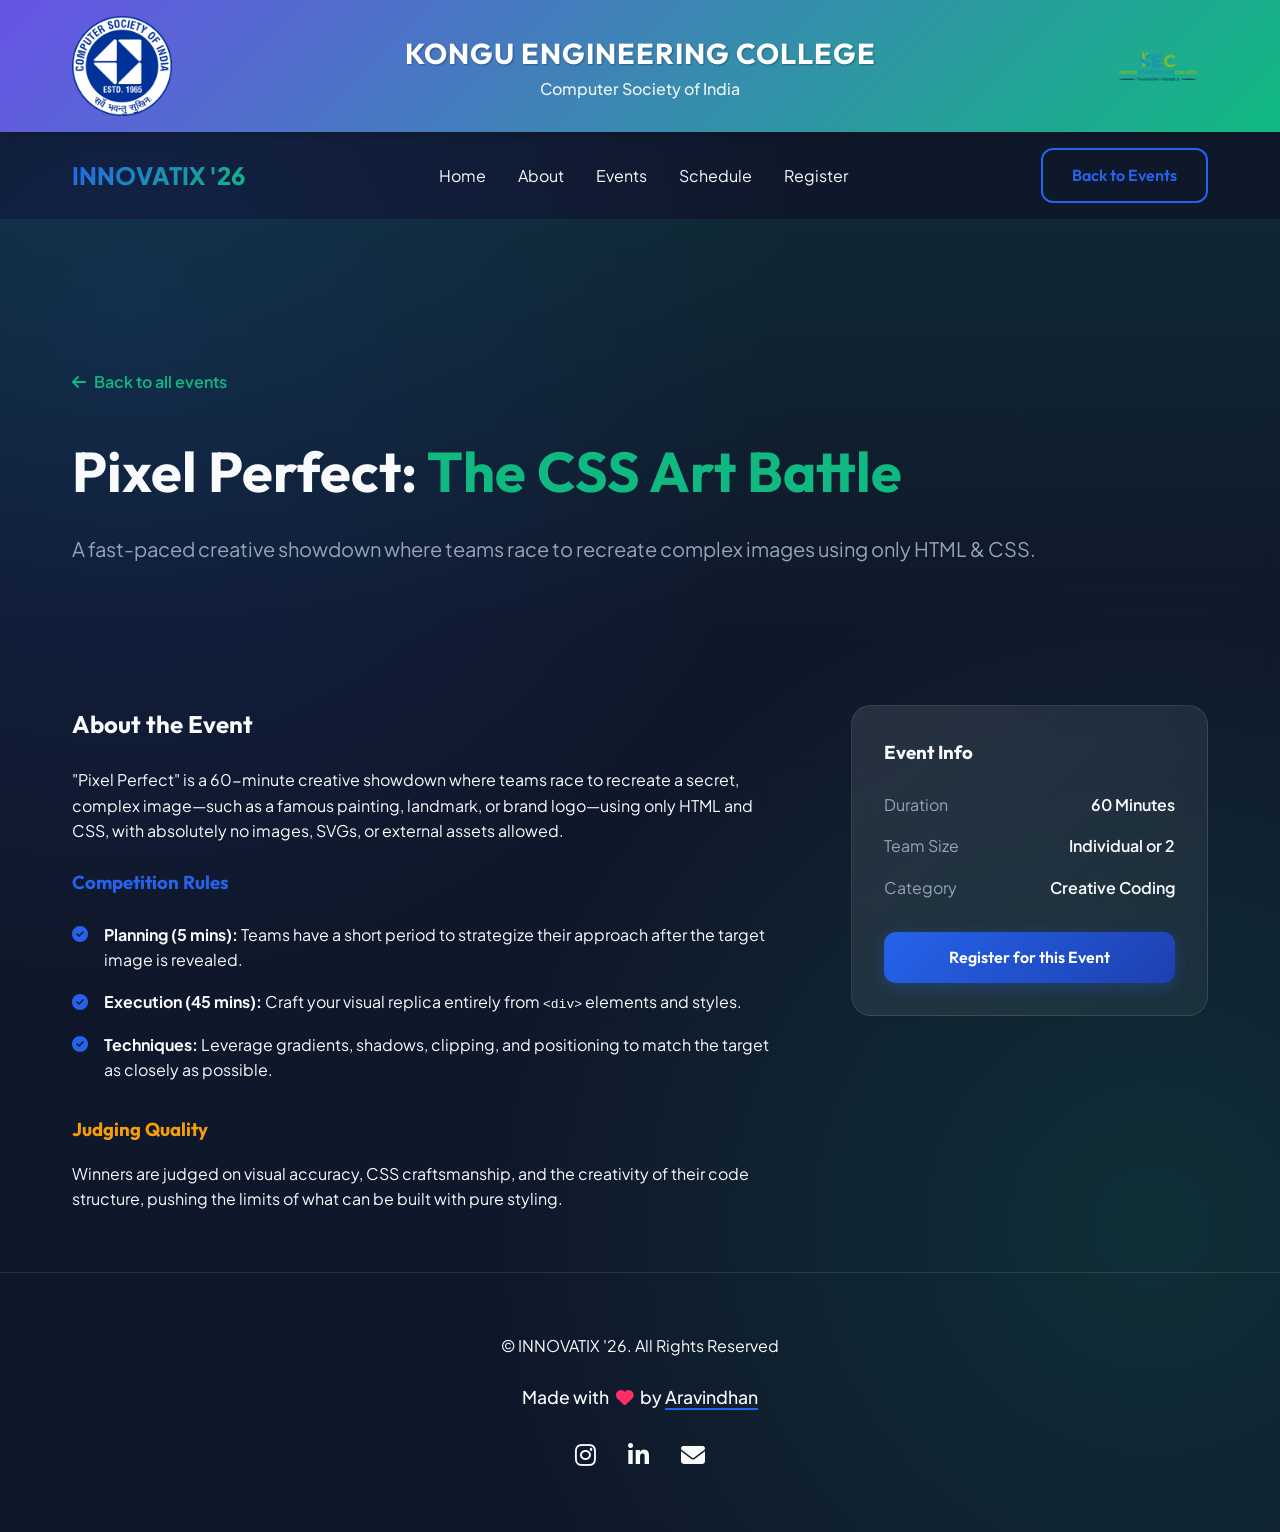
==== pixel-perfect.html @ 8a72b448 "add google form" ====
<!DOCTYPE html>
<html lang="en">

<head>
    <meta charset="UTF-8">
    <meta name="viewport" content="width=device-width, initial-scale=1.0">
    <title>Pixel Perfect | CSI Innovatix '26</title>
    <link rel="stylesheet" href="style.css">
    <link rel="stylesheet" href="https://cdnjs.cloudflare.com/ajax/libs/font-awesome/6.4.0/css/all.min.css">
    <style>
        .event-hero {
            padding: 150px 0 80px;
            background: linear-gradient(to bottom, rgba(16, 185, 129, 0.1), transparent);
        }

        .back-link {
            display: inline-flex;
            align-items: center;
            gap: 0.5rem;
            margin-bottom: 2rem;
            color: var(--secondary);
            font-weight: 600;
        }

        .detail-grid {
            display: grid;
            grid-template-columns: 2fr 1fr;
            gap: 4rem;
        }

        .rule-list {
            margin-top: 1.5rem;
        }

        .rule-list li {
            margin-bottom: 1rem;
            display: flex;
            gap: 1rem;
            align-items: flex-start;
        }

        .rule-list i {
            color: var(--primary);
            margin-top: 0.3rem;
        }

        @media (max-width: 768px) {
            .detail-grid {
                grid-template-columns: 1fr;
            }
        }
    </style>
</head>

<body>

    <!-- Institution Header -->
    <div class="inst-header">
        <div class="container inst-content">
            <img src="csi_logo.png" alt="KEC Logo" class="inst-logo">
            <div class="inst-text">
                <h2>Kongu Engineering College</h2>
                <p>Computer Society of India</p>
            </div>
            <img src="csi%20logo2.png" alt="CSI Logo" class="inst-logo">
        </div>
    </div>

    <nav id="navbar" class="scrolled">
        <div class="container nav-content">
            <a href="index.html" class="logo">INNOVATIX '26</a>
            <ul class="nav-links">
                <li><a href="index.html#home">Home</a></li>
                <li><a href="index.html#about">About</a></li>
                <li><a href="index.html#events">Events</a></li>
                <li><a href="index.html#schedule">Schedule</a></li>
                <li><a href="index.html#register">Register</a></li>
            </ul>
            <div class="hamburger" id="hamburger">
                <span></span>
                <span></span>
                <span></span>
            </div>
            <a href="index.html#events" class="btn btn-outline">Back to Events</a>
        </div>
    </nav>

    <header class="event-hero">
        <div class="container">
            <a href="index.html#events" class="back-link"><i class="fas fa-arrow-left"></i> Back to all events</a>
            <h1 style="font-size: 3.5rem; margin-bottom: 1rem;">Pixel Perfect: <span
                    style="color: var(--secondary);">The CSS Art Battle</span></h1>
            <p style="font-size: 1.25rem; color: var(--text-muted);">A fast-paced creative showdown where teams race to
                recreate complex images using only HTML & CSS.</p>
        </div>
    </header>

    <section style="padding: 60px 0;">
        <div class="container detail-grid">
            <div class="reveal active">
                <h2 style="margin-bottom: 1.5rem;">About the Event</h2>
                <p style="margin-bottom: 1.5rem;">"Pixel Perfect" is a 60-minute creative showdown where teams race to
                    recreate a secret, complex image—such as a famous painting, landmark, or brand logo—using only HTML
                    and CSS, with absolutely no images, SVGs, or external assets allowed.</p>

                <h3 style="margin-bottom: 1rem; color: var(--primary);">Competition Rules</h3>
                <ul class="rule-list">
                    <li><i class="fas fa-check-circle"></i> <span><strong>Planning (5 mins):</strong> Teams have a short
                            period to strategize their approach after the target image is revealed.</span></li>
                    <li><i class="fas fa-check-circle"></i> <span><strong>Execution (45 mins):</strong> Craft your
                            visual replica entirely from <code>&lt;div&gt;</code> elements and styles.</span></li>
                    <li><i class="fas fa-check-circle"></i> <span><strong>Techniques:</strong> Leverage gradients,
                            shadows, clipping, and positioning to match the target as closely as possible.</span></li>
                </ul>

                <h3 style="margin-bottom: 1rem; color: var(--accent); margin-top: 2rem;">Judging Quality</h3>
                <p>Winners are judged on visual accuracy, CSS craftsmanship, and the creativity of their code structure,
                    pushing the limits of what can be built with pure styling.</p>
            </div>

            <aside class="reveal active">
                <div class="glass" style="padding: 2rem; position: sticky; top: 120px;">
                    <h3 style="margin-bottom: 1.5rem;">Event Info</h3>
                    <ul style="margin-bottom: 2rem;">
                        <li style="margin-bottom: 1rem; display: flex; justify-content: space-between;">
                            <span style="color: var(--text-muted);">Duration</span>
                            <span style="font-weight: 600;">60 Minutes</span>
                        </li>
                        <li style="margin-bottom: 1rem; display: flex; justify-content: space-between;">
                            <span style="color: var(--text-muted);">Team Size</span>
                            <span style="font-weight: 600;">Individual or 2</span>
                        </li>
                        <li style="margin-bottom: 1rem; display: flex; justify-content: space-between;">
                            <span style="color: var(--text-muted);">Category</span>
                            <span style="font-weight: 600;">Creative Coding</span>
                        </li>
                    </ul>
                    <a href="https://docs.google.com/forms/d/e/1FAIpQLScN-F7LNkPz4PzlSObY2XzWUZhD3jcGoya8xzNbK3TWU3Ibaw/viewform?usp=send_form&pli=1&authuser=0"
                        target="_blank" class="btn btn-primary" style="width: 100%; justify-content: center;">Register
                        for this Event</a>
                </div>
            </aside>
        </div>
    </section>

    <footer>
        <div class="container footer-content">
            <p>&copy; INNOVATIX '26. All Rights Reserved</p>
            <p class="footer-made-by">Made with <i class="fas fa-heart"></i> by <a
                    href="https://www.instagram.com/aravindhan_67" target="_blank">Aravindhan</a></p>
            <div class="footer-socials">
                <a href="https://www.instagram.com/aravindhan_67" target="_blank"><i class="fab fa-instagram"></i></a>
                <a href="#"><i class="fab fa-linkedin-in"></i></a>
                <a href="#"><i class="fas fa-envelope"></i></a>
            </div>
        </div>
    </footer>

    <script src="script.js"></script>
</body>

</html>
---- style.css ----
/* CSS for CSI Innovatix Event Website */
@import url('https://fonts.googleapis.com/css2?family=Outfit:wght@300;400;600;700&family=Plus+Jakarta+Sans:wght@300;400;500;600;700&display=swap');

:root {
    /* Color Palette - SDG Inspired & Educational */
    --primary: #2563eb;
    /* Educate Blue */
    --primary-dark: #1e40af;
    --secondary: #10b981;
    /* SDG Green (Goal 4: Quality Education) */
    --accent: #f59e0b;
    /* SDG Orange/Yellow */
    --bg-dark: #0f172a;
    --bg-card: rgba(30, 41, 59, 0.7);
    --text-main: #f8fafc;
    --text-muted: #94a3b8;
    --glass-border: rgba(255, 255, 255, 0.1);
    --glass-grad: linear-gradient(135deg, rgba(255, 255, 255, 0.1), rgba(255, 255, 255, 0.05));

    --font-heading: 'Outfit', sans-serif;
    --font-body: 'Plus Jakarta Sans', sans-serif;

    --transition: all 0.3s cubic-bezier(0.4, 0, 0.2, 1);
}

* {
    margin: 0;
    padding: 0;
    box-sizing: border-box;
}

body {
    background-color: var(--bg-dark);
    color: var(--text-main);
    font-family: var(--font-body);
    line-height: 1.6;
    overflow-x: hidden;
    background-image:
        radial-gradient(circle at 10% 20%, rgba(37, 99, 235, 0.15) 0%, transparent 40%),
        radial-gradient(circle at 90% 80%, rgba(16, 185, 129, 0.15) 0%, transparent 40%);
}

h1,
h2,
h3,
h4 {
    font-family: var(--font-heading);
    font-weight: 700;
}

a {
    text-decoration: none;
    color: inherit;
    transition: var(--transition);
}

ul {
    list-style: none;
}

.container {
    max-width: 1200px;
    margin: 0 auto;
    padding: 0 2rem;
}

/* Glassmorphism Utility */
.glass {
    background: var(--glass-grad);
    backdrop-filter: blur(12px);
    -webkit-backdrop-filter: blur(12px);
    border: 1px solid var(--glass-border);
    border-radius: 20px;
}

/* Buttons */
.btn {
    display: inline-flex;
    align-items: center;
    padding: 0.8rem 1.8rem;
    border-radius: 12px;
    font-weight: 600;
    cursor: pointer;
    transition: var(--transition);
    border: none;
    font-family: var(--font-heading);
}

.btn-primary {
    background: linear-gradient(135deg, var(--primary), var(--primary-dark));
    color: white;
    box-shadow: 0 4px 15px rgba(37, 99, 235, 0.3);
}

.btn-primary:hover {
    transform: translateY(-3px);
    box-shadow: 0 8px 25px rgba(37, 99, 235, 0.5);
}

.btn-outline {
    background: transparent;
    border: 2px solid var(--primary);
    color: var(--primary);
}

.btn-outline:hover {
    background: var(--primary);
    color: white;
}

/* Institution Header */
.inst-header {
    background: linear-gradient(135deg, #6754e6, #10b981);
    padding: 1rem 0;
    color: white;
    box-shadow: 0 2px 10px rgba(0, 0, 0, 0.2);
}

.inst-content {
    display: flex;
    justify-content: space-between;
    align-items: center;
    gap: 1rem;
}

.inst-logo {
    height: 100px;
    width: auto;
    object-fit: contain;
}

.inst-text {
    text-align: center;
    flex: 1;
}

.inst-text h2 {
    font-size: 1.8rem;
    margin: 0;
    text-transform: uppercase;
    letter-spacing: 1px;
    text-shadow: 1px 1px 2px rgba(0, 0, 0, 0.3);
}

.inst-text p {
    font-size: 1rem;
    margin: 0;
    font-weight: 500;
    opacity: 0.9;
}

/* Navigation */
nav {
    position: sticky;
    top: 0;
    width: 100%;
    z-index: 1000;
    padding: 1rem 0;
    transition: var(--transition);
}

@media (max-width: 768px) {
    .inst-content {
        flex-direction: column;
        text-align: center;
    }

    .inst-logo {
        height: 70px;
    }

    .inst-text h2 {
        font-size: 1.2rem;
    }

    .inst-text p {
        font-size: 0.8rem;
    }
}

nav.scrolled {
    padding: 1rem 0;
    background: rgba(15, 23, 42, 0.8);
    backdrop-filter: blur(10px);
}

.nav-content {
    display: flex;
    justify-content: space-between;
    align-items: center;
    gap: 1.5rem;
}

.logo {
    font-size: 1.5rem;
    font-weight: 800;
    background: linear-gradient(135deg, var(--primary), var(--secondary));
    -webkit-background-clip: text;
    -webkit-text-fill-color: transparent;
}

.nav-links {
    display: flex;
    gap: 2rem;
}

.nav-links a:hover {
    color: var(--primary);
}

/* Hamburger Menu */
.hamburger {
    display: none;
    flex-direction: column;
    gap: 5px;
    cursor: pointer;
    z-index: 2000;
}

.hamburger span {
    display: block;
    width: 25px;
    height: 3px;
    background-color: var(--text-main);
    border-radius: 3px;
    transition: var(--transition);
}

.hamburger.active span:nth-child(1) {
    transform: translateY(8px) rotate(45deg);
}

.hamburger.active span:nth-child(2) {
    opacity: 0;
}

.hamburger.active span:nth-child(3) {
    transform: translateY(-8px) rotate(-45deg);
}

@media (max-width: 768px) {
    .hamburger {
        display: flex;
    }

    .nav-links {
        position: fixed;
        top: 0;
        right: -100%;
        width: 70%;
        height: 100vh;
        background: rgba(15, 23, 42, 0.95);
        backdrop-filter: blur(15px);
        flex-direction: column;
        justify-content: center;
        align-items: center;
        transition: 0.5s ease-in-out;
        z-index: 1000;
        box-shadow: -5px 0 15px rgba(0, 0, 0, 0.3);
    }

    .nav-links.active {
        right: 0;
    }

    .nav-links li {
        margin: 1.5rem 0;
    }

    .nav-links a {
        font-size: 1.5rem;
        font-weight: 600;
    }
}

/* Hero Section */
.hero {
    height: 100vh;
    display: flex;
    align-items: center;
    text-align: center;
    padding-top: 80px;
}

.hero-content {
    max-width: 800px;
    margin: 0 auto;
}

.hero-tagline {
    color: var(--secondary);
    font-weight: 600;
    letter-spacing: 2px;
    text-transform: uppercase;
    margin-bottom: 1rem;
    display: block;
}

.hero h1 {
    font-size: 4rem;
    margin-bottom: 1.5rem;
    line-height: 1.1;
}

.hero p {
    font-size: 1.25rem;
    color: var(--text-muted);
    margin-bottom: 2.5rem;
}

.hero-btns {
    display: flex;
    gap: 1.5rem;
    justify-content: center;
}

/* Sections General */
section {
    padding: 100px 0;
}

.section-header {
    text-align: center;
    margin-bottom: 60px;
}

.section-header h2 {
    font-size: 2.5rem;
    margin-bottom: 1rem;
}

.section-header p {
    color: var(--text-muted);
    max-width: 600px;
    margin: 0 auto;
}

/* Events Cards */
.events-grid {
    display: grid;
    grid-template-columns: repeat(auto-fit, minmax(350px, 1fr));
    gap: 2rem;
}

.event-card {
    padding: 2.5rem;
    transition: var(--transition);
    position: relative;
    overflow: hidden;
}

.event-card:hover {
    transform: translateY(-10px);
    border-color: var(--primary);
}

.event-icon {
    width: 60px;
    height: 60px;
    background: rgba(37, 99, 235, 0.1);
    border-radius: 15px;
    display: flex;
    align-items: center;
    justify-content: center;
    margin-bottom: 1.5rem;
    color: var(--primary);
    font-size: 1.5rem;
}

.event-card h3 {
    font-size: 1.5rem;
    margin-bottom: 1rem;
}

.event-card p {
    color: var(--text-muted);
    font-size: 0.95rem;
    margin-bottom: 1.5rem;
}

.event-meta {
    display: flex;
    justify-content: space-between;
    align-items: center;
    font-size: 0.85rem;
    font-weight: 600;
    color: var(--text-main);
}

.event-tag {
    padding: 0.4rem 1rem;
    border-radius: 20px;
    background: rgba(255, 255, 255, 0.05);
}

/* About Section & SDG Goals */
.about-content {
    display: grid;
    grid-template-columns: 1fr 1fr;
    gap: 4rem;
    align-items: center;
}

.sdg-icons {
    display: grid;
    grid-template-columns: repeat(3, 1fr);
    gap: 1rem;
}

.sdg-box {
    aspect-ratio: 1;
    display: flex;
    flex-direction: column;
    align-items: center;
    justify-content: center;
    border-radius: 12px;
    background: rgba(255, 255, 255, 0.05);
    padding: 1rem;
    text-align: center;
    font-size: 0.75rem;
}

.sdg-box i {
    font-size: 1.5rem;
    margin-bottom: 0.5rem;
}

.sdg-4 {
    color: #c5192d;
}

/* Quality Education */
.sdg-9 {
    color: #f26a2e;
}

/* Industry, Innovation */
.sdg-17 {
    color: #19486a;
}

/* Partnerships */

/* Schedule */
.timeline {
    max-width: 800px;
    margin: 0 auto;
}

.timeline-item {
    display: flex;
    gap: 2rem;
    margin-bottom: 2rem;
}

.time {
    min-width: 100px;
    font-weight: 700;
    color: var(--primary);
}

.timeline-content {
    position: relative;
    padding-left: 2rem;
    border-left: 2px solid var(--glass-border);
}

.timeline-content::before {
    content: '';
    position: absolute;
    left: -7px;
    top: 0;
    width: 12px;
    height: 12px;
    border-radius: 50%;
    background: var(--primary);
}

/* Registration */
.register {
    text-align: center;
}

.register-card {
    max-width: 700px;
    margin: 0 auto;
    padding: 4rem;
}

.register-card i {
    font-size: 3rem;
    color: var(--accent);
    margin-bottom: 2rem;
}

/* Footer */
footer {
    padding: 60px 0;
    border-top: 1px solid var(--glass-border);
    text-align: center;
    color: var(--text-main);
}

.footer-content {
    display: flex;
    flex-direction: column;
    align-items: center;
    gap: 1.5rem;
}

.footer-socials {
    display: flex;
    gap: 2rem;
    font-size: 1.5rem;
}

.footer-socials a {
    color: var(--text-main);
    transition: var(--transition);
}

.footer-socials a:hover {
    color: var(--primary);
    transform: translateY(-3px);
}

.footer-made-by {
    font-size: 1.1rem;
    font-weight: 500;
}

.footer-made-by i {
    color: #ff2e63;
    margin: 0 0.2rem;
}

.footer-made-by a {
    color: var(--text-main);
    text-decoration: none;
    border-bottom: 2px solid var(--primary);
    transition: var(--transition);
}

.footer-made-by a:hover {
    color: var(--primary);
}

/* Responsive */
@media (max-width: 768px) {
    .hero h1 {
        font-size: 2.5rem;
    }

    .about-content {
        grid-template-columns: 1fr;
    }

    .events-grid {
        grid-template-columns: 1fr;
    }
}

/* Extra Mobile Optimizations */
@media (max-width: 480px) {
    .container {
        padding: 0 1.5rem;
    }

    .hero h1 {
        font-size: 2.2rem;
    }

    .hero p {
        font-size: 1.1rem;
    }

    .sdg-icons {
        grid-template-columns: repeat(2, 1fr);
    }

    .register-card {
        padding: 2.5rem 1.5rem;
    }

    .inst-text h2 {
        font-size: 1.1rem;
    }

    .timeline-item {
        flex-direction: column;
        gap: 0.5rem;
    }

    .time {
        min-width: unset;
    }
}

/* Animations */
.reveal {
    opacity: 0;
    transform: translateY(30px);
    transition: all 0.8s ease-out;
}

.reveal.active {
    opacity: 1;
    transform: translateY(0);
}
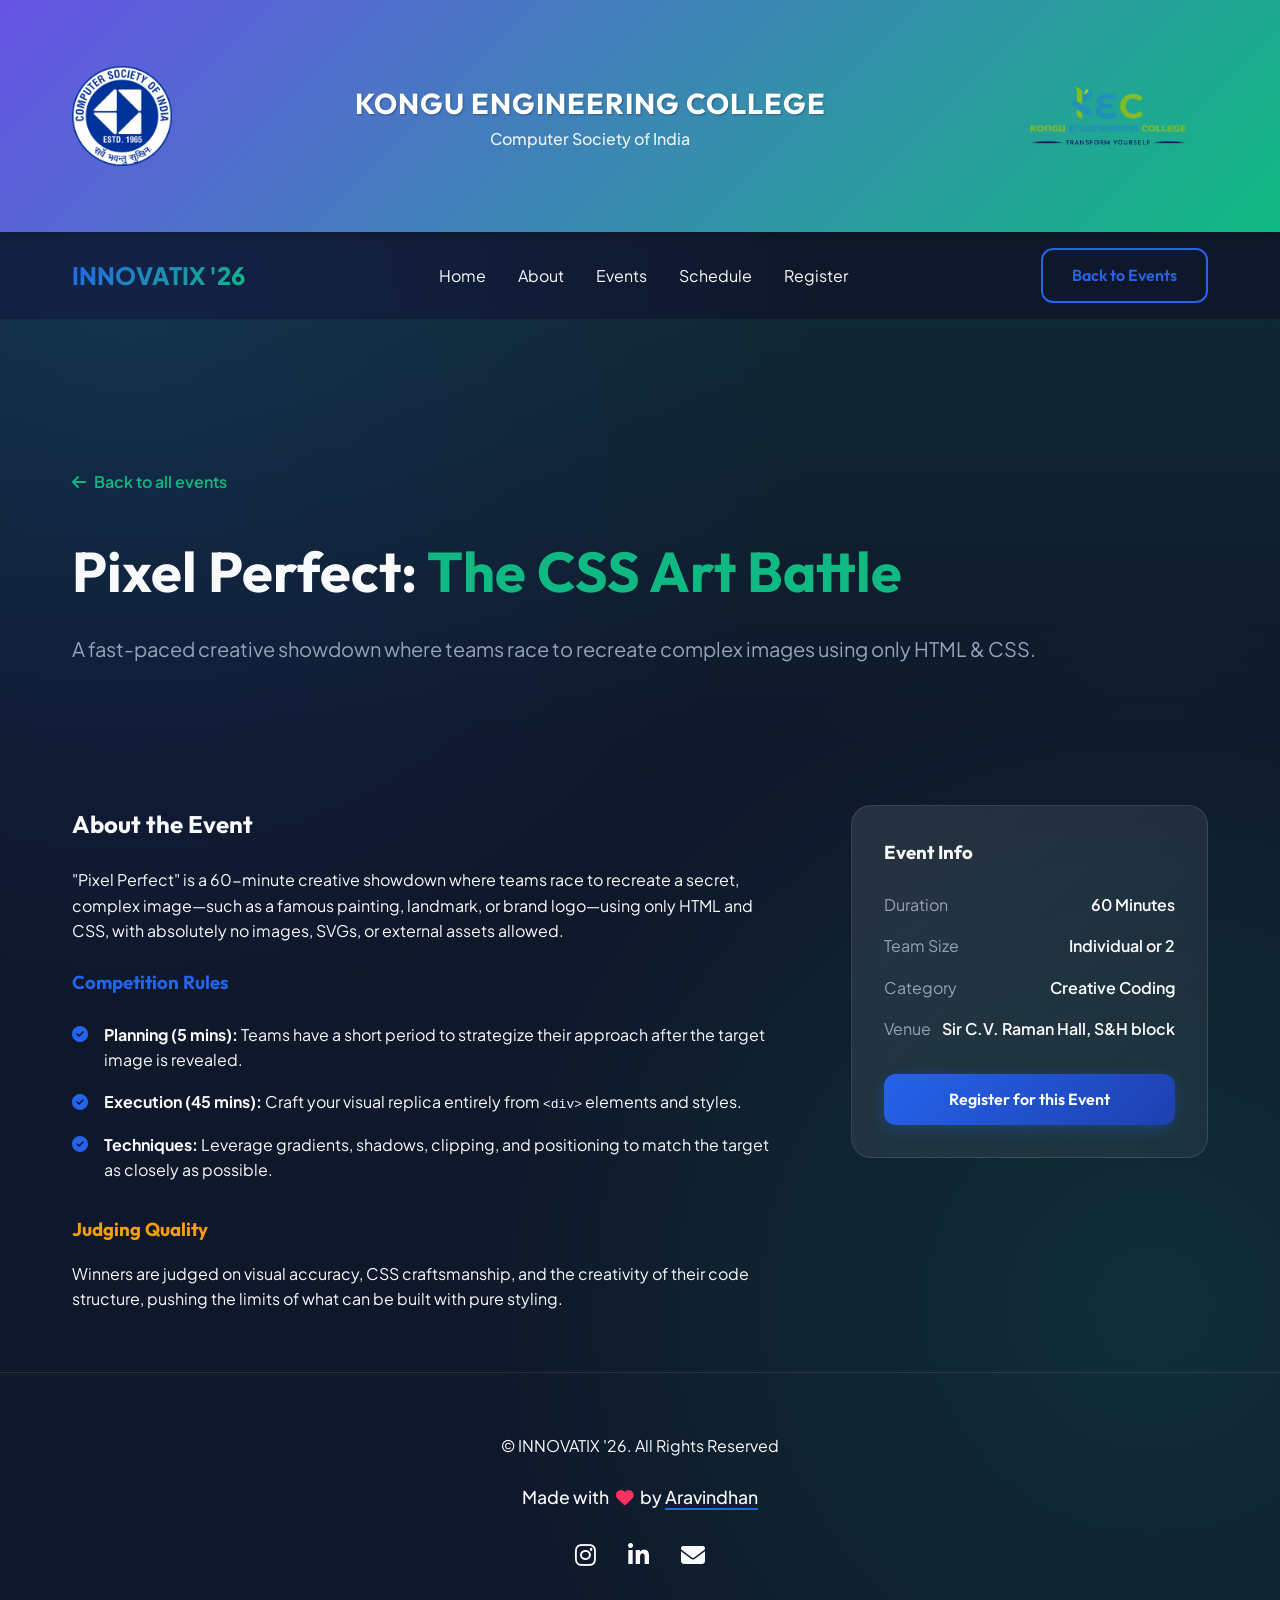
==== commit adc1edaa: "add and order the event details" ====
--- a/pixel-perfect.html
+++ b/pixel-perfect.html
@@ -62,7 +62,7 @@
                 <h2>Kongu Engineering College</h2>
                 <p>Computer Society of India</p>
             </div>
-            <img src="csi%20logo2.png" alt="CSI Logo" class="inst-logo">
+            <img src="csi%20logo2.png" alt="CSI Logo" class="csi-logo-2">
         </div>
     </div>
 
@@ -134,6 +134,10 @@
                             <span style="color: var(--text-muted);">Category</span>
                             <span style="font-weight: 600;">Creative Coding</span>
                         </li>
+                        <li style="margin-bottom: 1rem; display: flex; justify-content: space-between;">
+                            <span style="color: var(--text-muted);">Venue</span>
+                            <span style="font-weight: 600; text-align: right;">Sir C.V. Raman Hall, S&H block</span>
+                        </li>
                     </ul>
                     <a href="https://docs.google.com/forms/d/e/1FAIpQLScN-F7LNkPz4PzlSObY2XzWUZhD3jcGoya8xzNbK3TWU3Ibaw/viewform?usp=send_form&pli=1&authuser=0"
                         target="_blank" class="btn btn-primary" style="width: 100%; justify-content: center;">Register
--- a/style.css
+++ b/style.css
@@ -129,6 +129,12 @@
     object-fit: contain;
 }
 
+.csi-logo-2 {
+    height: 200px;
+    width: auto;
+    object-fit: contain;
+}
+
 .inst-text {
     text-align: center;
     flex: 1;
@@ -165,7 +171,8 @@
         text-align: center;
     }
 
-    .inst-logo {
+    .inst-logo,
+    .csi-logo-2 {
         height: 70px;
     }
 
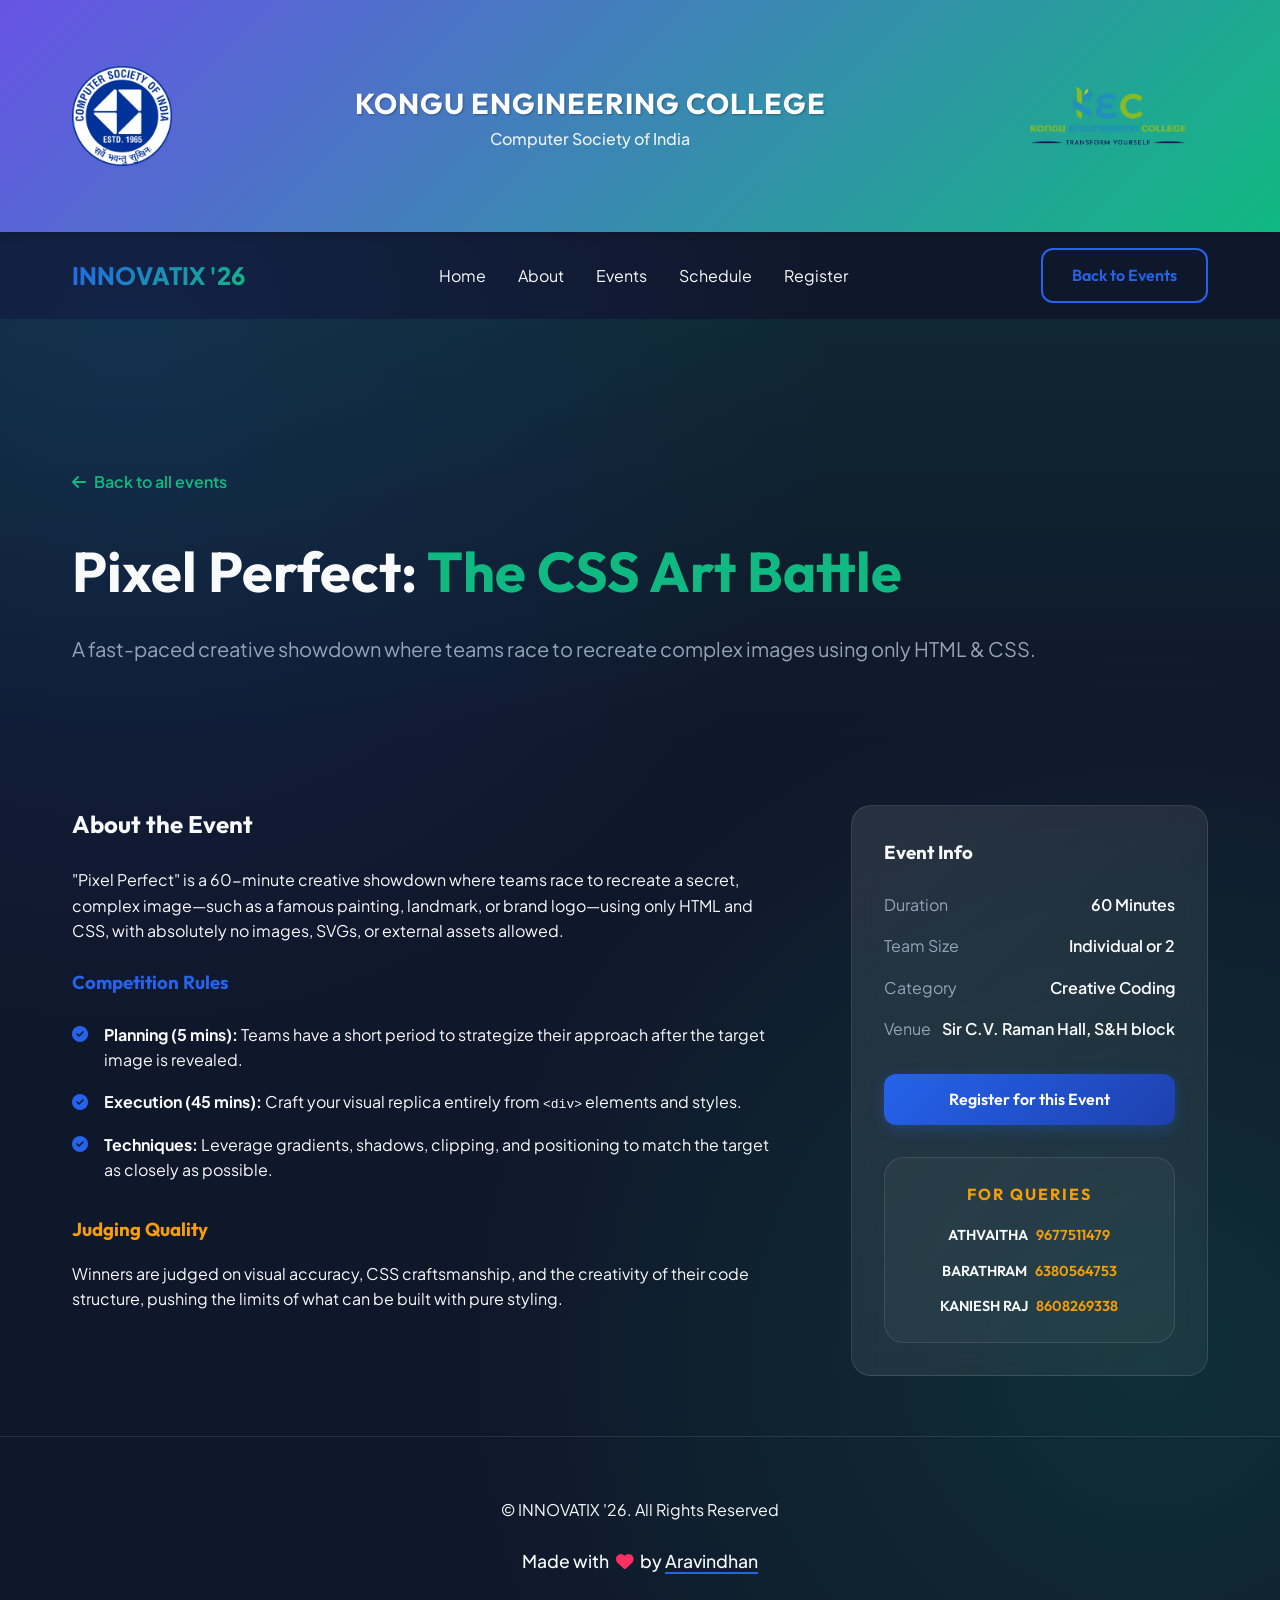
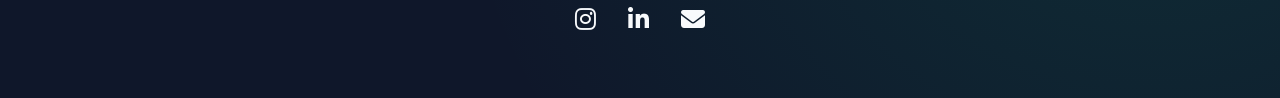
==== commit de3030d7: "add contact details" ====
--- a/pixel-perfect.html
+++ b/pixel-perfect.html
@@ -142,6 +142,24 @@
                     <a href="https://docs.google.com/forms/d/e/1FAIpQLScN-F7LNkPz4PzlSObY2XzWUZhD3jcGoya8xzNbK3TWU3Ibaw/viewform?usp=send_form&pli=1&authuser=0"
                         target="_blank" class="btn btn-primary" style="width: 100%; justify-content: center;">Register
                         for this Event</a>
+
+                    <div class="contact-queries" style="margin-top: 2rem; padding: 1.5rem;">
+                        <h3 style="font-size: 1rem; margin-bottom: 1rem;">For Queries</h3>
+                        <div class="contact-list" style="gap: 0.8rem;">
+                            <div class="contact-item" style="font-size: 0.9rem;">
+                                <span class="name">Athvaitha</span>
+                                <span class="phone">9677511479</span>
+                            </div>
+                            <div class="contact-item" style="font-size: 0.9rem;">
+                                <span class="name">Barathram</span>
+                                <span class="phone">6380564753</span>
+                            </div>
+                            <div class="contact-item" style="font-size: 0.9rem;">
+                                <span class="name">Kaniesh Raj</span>
+                                <span class="phone">8608269338</span>
+                            </div>
+                        </div>
+                    </div>
                 </div>
             </aside>
         </div>
--- a/style.css
+++ b/style.css
@@ -601,6 +601,10 @@
     .time {
         min-width: unset;
     }
+
+    .contact-item {
+        font-size: 1rem;
+    }
 }
 
 /* Animations */
@@ -613,4 +617,52 @@
 .reveal.active {
     opacity: 1;
     transform: translateY(0);
+}
+
+/* Contact Queries */
+.contact-queries {
+    text-align: center;
+    margin-top: 3rem;
+    padding: 2rem;
+    border-radius: 20px;
+    background: rgba(255, 255, 255, 0.03);
+    border: 1px solid var(--glass-border);
+}
+
+.contact-queries h3 {
+    color: var(--accent);
+    text-transform: uppercase;
+    letter-spacing: 2px;
+    margin-bottom: 1.5rem;
+    font-size: 1.2rem;
+}
+
+.contact-list {
+    display: flex;
+    flex-direction: column;
+    gap: 1rem;
+    align-items: center;
+}
+
+.contact-item {
+    font-family: var(--font-heading);
+    font-weight: 600;
+    font-size: 1.1rem;
+    color: var(--text-main);
+    display: flex;
+    gap: 0.5rem;
+}
+
+.contact-item .name {
+    text-transform: uppercase;
+}
+
+.contact-item .phone {
+    color: var(--accent);
+}
+
+@media (min-width: 1400px) {
+    .container {
+        max-width: 1400px;
+    }
 }
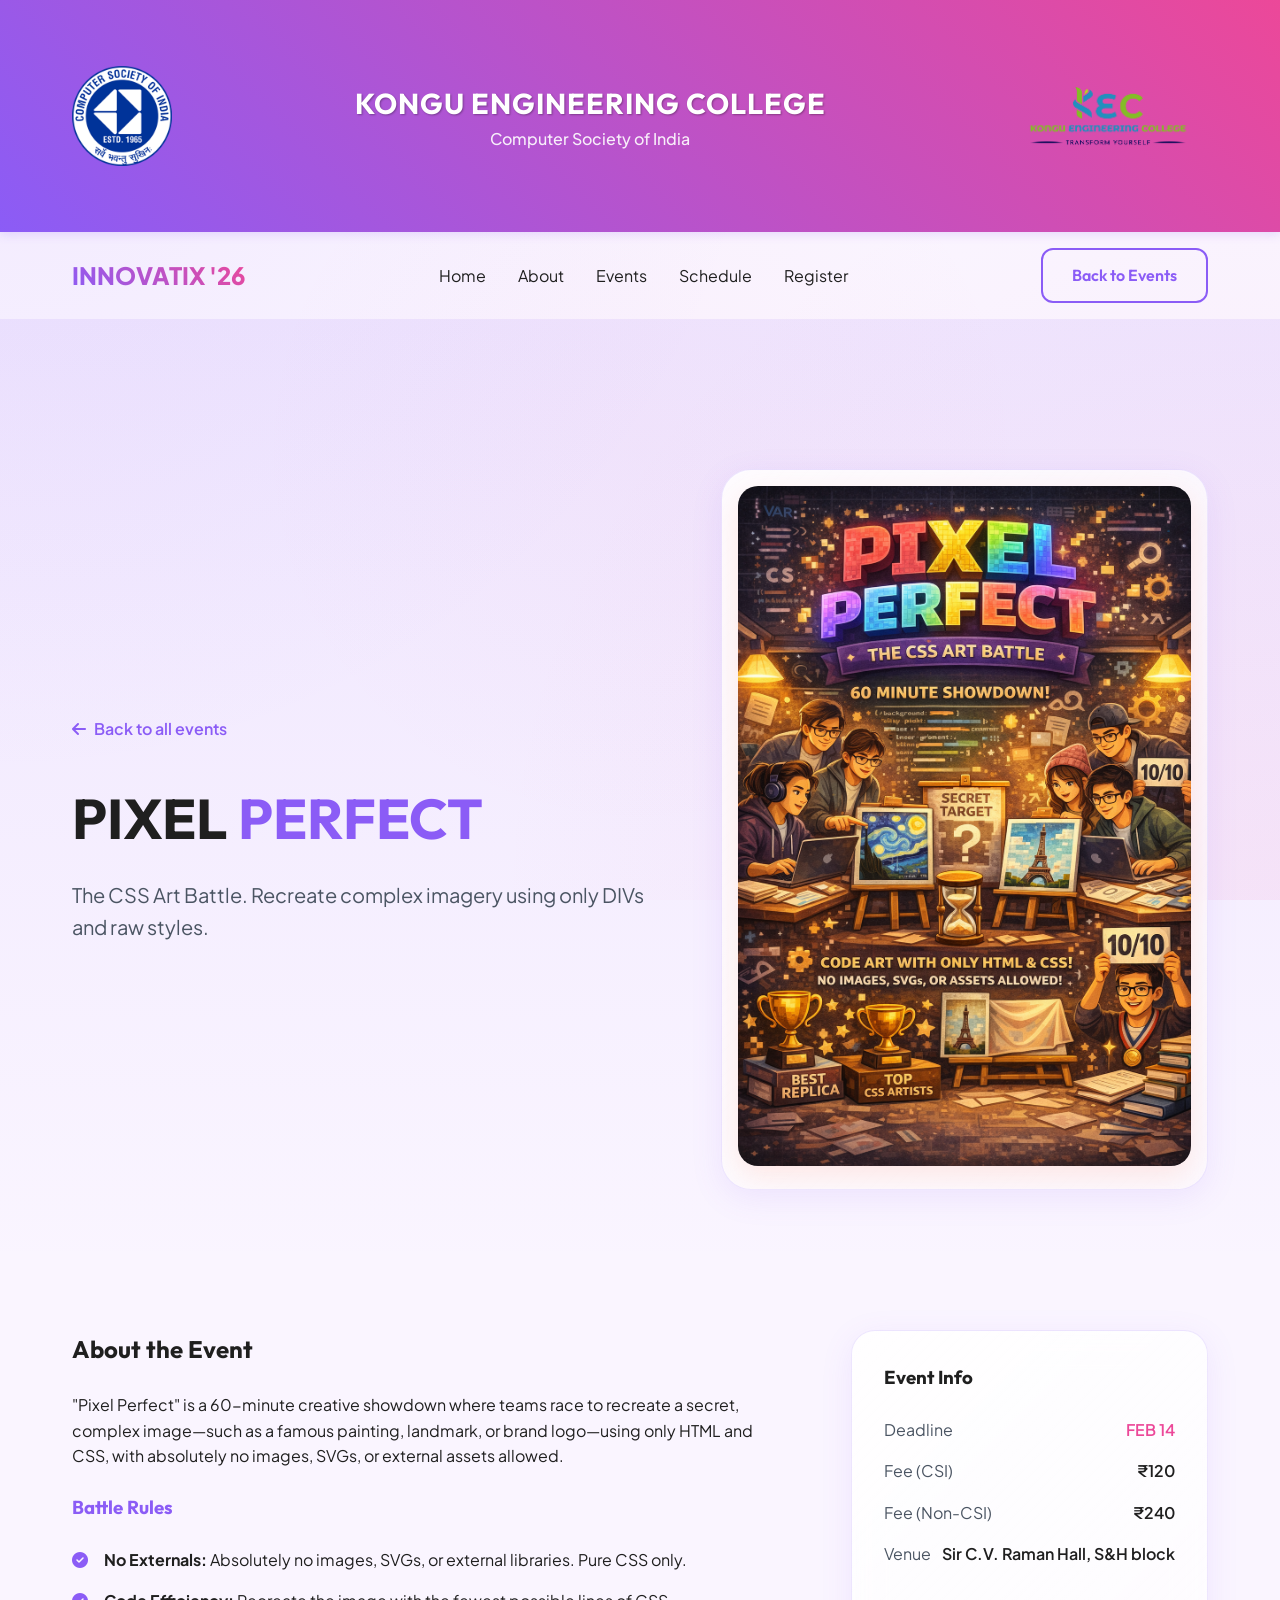
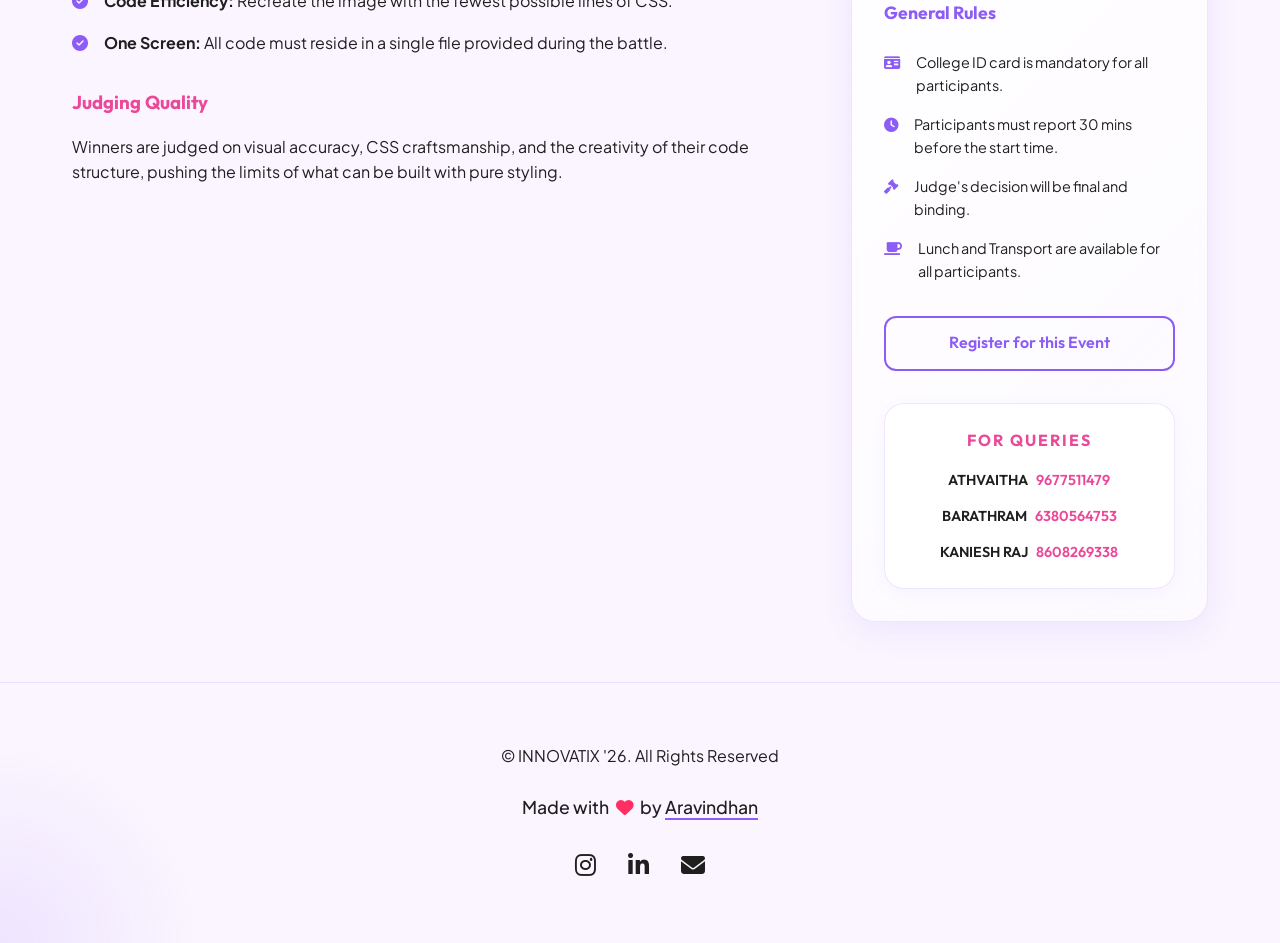
==== commit 99b39f24: "add some details" ====
--- a/pixel-perfect.html
+++ b/pixel-perfect.html
@@ -10,7 +10,7 @@
     <style>
         .event-hero {
             padding: 150px 0 80px;
-            background: linear-gradient(to bottom, rgba(16, 185, 129, 0.1), transparent);
+            background: linear-gradient(to bottom, rgba(139, 92, 246, 0.1), transparent);
         }
 
         .back-link {
@@ -18,7 +18,7 @@
             align-items: center;
             gap: 0.5rem;
             margin-bottom: 2rem;
-            color: var(--secondary);
+            color: var(--primary);
             font-weight: 600;
         }
 
@@ -86,12 +86,18 @@
     </nav>
 
     <header class="event-hero">
-        <div class="container">
-            <a href="index.html#events" class="back-link"><i class="fas fa-arrow-left"></i> Back to all events</a>
-            <h1 style="font-size: 3.5rem; margin-bottom: 1rem;">Pixel Perfect: <span
-                    style="color: var(--secondary);">The CSS Art Battle</span></h1>
-            <p style="font-size: 1.25rem; color: var(--text-muted);">A fast-paced creative showdown where teams race to
-                recreate complex images using only HTML & CSS.</p>
+        <div class="container" style="display: grid; grid-template-columns: 1.2fr 1fr; gap: 4rem; align-items: center;">
+            <div>
+                <a href="index.html#events" class="back-link"><i class="fas fa-arrow-left"></i> Back to all events</a>
+                <h1 style="font-size: 3.5rem; margin-bottom: 1rem;">PIXEL <span
+                        style="color: var(--primary);">PERFECT</span></h1>
+                <p style="font-size: 1.25rem; color: var(--text-muted);">The CSS Art Battle. Recreate complex imagery
+                    using only DIVs and raw styles.</p>
+            </div>
+            <div class="glass" style="padding: 1rem; border-radius: 30px; overflow: hidden;">
+                <img src="pixel.png" alt="Pixel Perfect"
+                    style="width: 100%; border-radius: 20px; box-shadow: 0 10px 30px rgba(255,107,74,0.15);">
+            </div>
         </div>
     </header>
 
@@ -103,14 +109,14 @@
                     recreate a secret, complex image—such as a famous painting, landmark, or brand logo—using only HTML
                     and CSS, with absolutely no images, SVGs, or external assets allowed.</p>
 
-                <h3 style="margin-bottom: 1rem; color: var(--primary);">Competition Rules</h3>
+                <h3 style="margin-bottom: 1rem; color: var(--primary);">Battle Rules</h3>
                 <ul class="rule-list">
-                    <li><i class="fas fa-check-circle"></i> <span><strong>Planning (5 mins):</strong> Teams have a short
-                            period to strategize their approach after the target image is revealed.</span></li>
-                    <li><i class="fas fa-check-circle"></i> <span><strong>Execution (45 mins):</strong> Craft your
-                            visual replica entirely from <code>&lt;div&gt;</code> elements and styles.</span></li>
-                    <li><i class="fas fa-check-circle"></i> <span><strong>Techniques:</strong> Leverage gradients,
-                            shadows, clipping, and positioning to match the target as closely as possible.</span></li>
+                    <li><i class="fas fa-check-circle"></i> <span><strong>No Externals:</strong> Absolutely no images,
+                            SVGs, or external libraries. Pure CSS only.</span></li>
+                    <li><i class="fas fa-check-circle"></i> <span><strong>Code Efficiency:</strong> Recreate the image
+                            with the fewest possible lines of CSS.</span></li>
+                    <li><i class="fas fa-check-circle"></i> <span><strong>One Screen:</strong> All code must reside in a
+                            single file provided during the battle.</span></li>
                 </ul>
 
                 <h3 style="margin-bottom: 1rem; color: var(--accent); margin-top: 2rem;">Judging Quality</h3>
@@ -123,21 +129,32 @@
                     <h3 style="margin-bottom: 1.5rem;">Event Info</h3>
                     <ul style="margin-bottom: 2rem;">
                         <li style="margin-bottom: 1rem; display: flex; justify-content: space-between;">
-                            <span style="color: var(--text-muted);">Duration</span>
-                            <span style="font-weight: 600;">60 Minutes</span>
-                        </li>
-                        <li style="margin-bottom: 1rem; display: flex; justify-content: space-between;">
-                            <span style="color: var(--text-muted);">Team Size</span>
-                            <span style="font-weight: 600;">Individual or 2</span>
-                        </li>
-                        <li style="margin-bottom: 1rem; display: flex; justify-content: space-between;">
-                            <span style="color: var(--text-muted);">Category</span>
-                            <span style="font-weight: 600;">Creative Coding</span>
+                            <span style="color: var(--text-muted);">Deadline</span>
+                            <span style="font-weight: 600; color: var(--accent);">FEB 14</span>
+                        </li>
+                        <li style="margin-bottom: 1rem; display: flex; justify-content: space-between;">
+                            <span style="color: var(--text-muted);">Fee (CSI)</span>
+                            <span style="font-weight: 600;">₹120</span>
+                        </li>
+                        <li style="margin-bottom: 1rem; display: flex; justify-content: space-between;">
+                            <span style="color: var(--text-muted);">Fee (Non-CSI)</span>
+                            <span style="font-weight: 600;">₹240</span>
                         </li>
                         <li style="margin-bottom: 1rem; display: flex; justify-content: space-between;">
                             <span style="color: var(--text-muted);">Venue</span>
                             <span style="font-weight: 600; text-align: right;">Sir C.V. Raman Hall, S&H block</span>
                         </li>
+                    </ul>
+
+                    <h3 style="font-size: 1.1rem; margin-bottom: 1rem; color: var(--primary);">General Rules</h3>
+                    <ul class="rule-list" style="font-size: 0.9rem; margin-bottom: 2rem;">
+                        <li><i class="fas fa-id-card"></i> <span>College ID card is mandatory for all
+                                participants.</span></li>
+                        <li><i class="fas fa-clock"></i> <span>Participants must report 30 mins before the start
+                                time.</span></li>
+                        <li><i class="fas fa-gavel"></i> <span>Judge's decision will be final and binding.</span></li>
+                        <li><i class="fas fa-coffee"></i> <span>Lunch and Transport are available for all
+                                participants.</span></li>
                     </ul>
                     <a href="https://docs.google.com/forms/d/e/1FAIpQLScN-F7LNkPz4PzlSObY2XzWUZhD3jcGoya8xzNbK3TWU3Ibaw/viewform?usp=send_form&pli=1&authuser=0"
                         target="_blank" class="btn btn-primary" style="width: 100%; justify-content: center;">Register
@@ -171,7 +188,7 @@
             <p class="footer-made-by">Made with <i class="fas fa-heart"></i> by <a
                     href="https://www.instagram.com/aravindhan_67" target="_blank">Aravindhan</a></p>
             <div class="footer-socials">
-                <a href="https://www.instagram.com/aravindhan_67" target="_blank"><i class="fab fa-instagram"></i></a>
+                <a href="https://www.instagram.com/csi_kec/" target="_blank"><i class="fab fa-instagram"></i></a>
                 <a href="#"><i class="fab fa-linkedin-in"></i></a>
                 <a href="#"><i class="fas fa-envelope"></i></a>
             </div>
--- a/style.css
+++ b/style.css
@@ -2,42 +2,141 @@
 @import url('https://fonts.googleapis.com/css2?family=Outfit:wght@300;400;600;700&family=Plus+Jakarta+Sans:wght@300;400;500;600;700&display=swap');
 
 :root {
-    /* Color Palette - SDG Inspired & Educational */
-    --primary: #2563eb;
-    /* Educate Blue */
-    --primary-dark: #1e40af;
-    --secondary: #10b981;
-    /* SDG Green (Goal 4: Quality Education) */
-    --accent: #f59e0b;
-    /* SDG Orange/Yellow */
-    --bg-dark: #0f172a;
-    --bg-card: rgba(30, 41, 59, 0.7);
-    --text-main: #f8fafc;
-    --text-muted: #94a3b8;
-    --glass-border: rgba(255, 255, 255, 0.1);
-    --glass-grad: linear-gradient(135deg, rgba(255, 255, 255, 0.1), rgba(255, 255, 255, 0.05));
+    /* Purple + Pink Palette */
+    --primary: #8B5CF6;
+    --primary-glow: rgba(139, 92, 246, 0.3);
+    --secondary: #F472B6;
+    --secondary-glow: rgba(244, 114, 182, 0.4);
+    --accent: #EC4899;
+    --accent-glow: rgba(236, 72, 153, 0.4);
+
+    --bg-main: #FAF5FF;
+    --bg-card: rgba(255, 255, 255, 0.7);
+    --text-main: #1F1F1F;
+    --text-muted: #4B5563;
+    --glass-border: rgba(139, 92, 246, 0.15);
+    --glass-grad: linear-gradient(135deg, rgba(255, 255, 255, 0.9), rgba(255, 255, 255, 0.5));
 
     --font-heading: 'Outfit', sans-serif;
     --font-body: 'Plus Jakarta Sans', sans-serif;
 
-    --transition: all 0.3s cubic-bezier(0.4, 0, 0.2, 1);
+    --transition: all 0.4s cubic-bezier(0.4, 0, 0.2, 1);
+    --shadow-glow: 0 10px 30px rgba(139, 92, 246, 0.15);
 }
 
 * {
     margin: 0;
     padding: 0;
     box-sizing: border-box;
+    cursor: default;
+    /* We will add a custom cursor feel later */
 }
 
 body {
-    background-color: var(--bg-dark);
+    background-color: var(--bg-main);
     color: var(--text-main);
     font-family: var(--font-body);
     line-height: 1.6;
     overflow-x: hidden;
     background-image:
-        radial-gradient(circle at 10% 20%, rgba(37, 99, 235, 0.15) 0%, transparent 40%),
-        radial-gradient(circle at 90% 80%, rgba(16, 185, 129, 0.15) 0%, transparent 40%);
+        radial-gradient(circle at 0% 0%, rgba(139, 92, 246, 0.08) 0%, transparent 50%),
+        radial-gradient(circle at 100% 100%, rgba(244, 114, 182, 0.1) 0%, transparent 50%),
+        radial-gradient(circle at 50% 50%, rgba(236, 72, 153, 0.03) 0%, transparent 50%);
+    background-attachment: fixed;
+}
+
+/* Travel Theme Loop Animation */
+.travel-loop {
+    position: fixed;
+    top: 0;
+    left: 0;
+    width: 100%;
+    height: 100%;
+    pointer-events: none;
+    z-index: -1;
+    overflow: hidden;
+}
+
+.comet {
+    position: absolute;
+    width: 150px;
+    height: 2px;
+    background: linear-gradient(to right, transparent, var(--primary), #fff);
+    border-radius: 100%;
+    filter: blur(2px);
+    opacity: 0.3;
+    animation: traveling-comet 12s linear infinite;
+}
+
+.comet-1 {
+    top: 20%;
+    left: -200px;
+    animation-delay: 0s;
+}
+
+.comet-2 {
+    top: 50%;
+    left: -200px;
+    animation-delay: 4s;
+}
+
+.comet-3 {
+    top: 80%;
+    left: -200px;
+    animation-delay: 8s;
+}
+
+@keyframes traveling-comet {
+    0% {
+        transform: translateX(0) translateY(0) rotate(15deg);
+        opacity: 0;
+    }
+
+    10% {
+        opacity: 0.4;
+    }
+
+    90% {
+        opacity: 0.4;
+    }
+
+    100% {
+        transform: translateX(120vw) translateY(50vh) rotate(15deg);
+        opacity: 0;
+    }
+}
+
+.travel-icon {
+    position: absolute;
+    top: 30%;
+    left: -100px;
+    font-size: 2rem;
+    color: var(--primary);
+    filter: drop-shadow(0 0 10px var(--primary-glow));
+    opacity: 0.6;
+    animation: traveling-shuttle 20s linear infinite;
+}
+
+@keyframes traveling-shuttle {
+    0% {
+        transform: translateX(0) translateY(0) rotate(-10deg);
+    }
+
+    25% {
+        transform: translateX(30vw) translateY(-5vh) rotate(5deg);
+    }
+
+    50% {
+        transform: translateX(60vw) translateY(10vh) rotate(-5deg);
+    }
+
+    75% {
+        transform: translateX(90vw) translateY(-5vh) rotate(10deg);
+    }
+
+    100% {
+        transform: translateX(120vw) translateY(0) rotate(-10deg);
+    }
 }
 
 h1,
@@ -87,14 +186,14 @@
 }
 
 .btn-primary {
-    background: linear-gradient(135deg, var(--primary), var(--primary-dark));
+    background: transparent;
+    border: 2px solid var(--primary);
+    color: var(--primary);
+}
+
+.btn-primary:hover {
+    background: var(--primary);
     color: white;
-    box-shadow: 0 4px 15px rgba(37, 99, 235, 0.3);
-}
-
-.btn-primary:hover {
-    transform: translateY(-3px);
-    box-shadow: 0 8px 25px rgba(37, 99, 235, 0.5);
 }
 
 .btn-outline {
@@ -110,10 +209,10 @@
 
 /* Institution Header */
 .inst-header {
-    background: linear-gradient(135deg, #6754e6, #10b981);
+    background: linear-gradient(45deg, #8B5CF6, #EC4899);
     padding: 1rem 0;
     color: white;
-    box-shadow: 0 2px 10px rgba(0, 0, 0, 0.2);
+    box-shadow: 0 2px 10px rgba(139, 92, 246, 0.2);
 }
 
 .inst-content {
@@ -166,14 +265,20 @@
 }
 
 @media (max-width: 768px) {
+    .inst-header {
+        padding: 1.5rem 0;
+    }
+
     .inst-content {
         flex-direction: column;
         text-align: center;
+        gap: 1.5rem;
     }
 
     .inst-logo,
     .csi-logo-2 {
-        height: 70px;
+        height: 60px;
+        /* Reduced for tablet */
     }
 
     .inst-text h2 {
@@ -187,8 +292,9 @@
 
 nav.scrolled {
     padding: 1rem 0;
-    background: rgba(15, 23, 42, 0.8);
+    background: rgba(250, 245, 255, 0.9);
     backdrop-filter: blur(10px);
+    box-shadow: 0 4px 20px rgba(139, 92, 246, 0.1);
 }
 
 .nav-content {
@@ -201,8 +307,9 @@
 .logo {
     font-size: 1.5rem;
     font-weight: 800;
-    background: linear-gradient(135deg, var(--primary), var(--secondary));
+    background: linear-gradient(45deg, #8B5CF6, #EC4899);
     -webkit-background-clip: text;
+    background-clip: text;
     -webkit-text-fill-color: transparent;
 }
 
@@ -247,36 +354,75 @@
 
 @media (max-width: 768px) {
     .hamburger {
+        display: none !important;
+    }
+
+    .nav-content .btn-primary {
+        display: none;
+    }
+
+    .nav-links {
         display: flex;
-    }
-
-    .nav-links {
-        position: fixed;
-        top: 0;
-        right: -100%;
-        width: 70%;
-        height: 100vh;
-        background: rgba(15, 23, 42, 0.95);
-        backdrop-filter: blur(15px);
-        flex-direction: column;
+        flex-direction: row;
+        position: static;
+        width: 100%;
+        height: auto;
+        background: transparent;
+        backdrop-filter: none;
+        -webkit-backdrop-filter: none;
         justify-content: center;
         align-items: center;
-        transition: 0.5s ease-in-out;
-        z-index: 1000;
-        box-shadow: -5px 0 15px rgba(0, 0, 0, 0.3);
-    }
-
-    .nav-links.active {
-        right: 0;
+        gap: 1rem;
+        overflow-x: auto;
+        padding: 0.5rem 0;
+        scrollbar-width: none;
+    }
+
+    .nav-links::-webkit-scrollbar {
+        display: none;
     }
 
     .nav-links li {
-        margin: 1.5rem 0;
+        margin: 0;
     }
 
     .nav-links a {
-        font-size: 1.5rem;
-        font-weight: 600;
+        font-size: 0.9rem;
+        font-weight: 500;
+        white-space: nowrap;
+    }
+
+    .nav-content {
+        flex-direction: column;
+        gap: 0.5rem;
+    }
+
+    .logo {
+        font-size: 1.1rem;
+        white-space: nowrap;
+    }
+
+    .inst-header {
+        padding: 1.5rem 0;
+    }
+
+    .inst-content {
+        flex-direction: column;
+        text-align: center;
+        gap: 1.5rem;
+    }
+
+    .inst-logo,
+    .csi-logo-2 {
+        height: 60px;
+    }
+
+    .inst-text h2 {
+        font-size: 1.2rem;
+    }
+
+    .inst-text p {
+        font-size: 0.8rem;
     }
 }
 
@@ -287,102 +433,464 @@
     align-items: center;
     text-align: center;
     padding-top: 80px;
+    position: relative;
+    overflow: hidden;
+}
+
+/* Hero Animated Background */
+.hero-bg-animation {
+    position: absolute;
+    top: 0;
+    left: 0;
+    width: 100%;
+    height: 100%;
+    z-index: -1;
+    background: var(--bg-main);
+    overflow: hidden;
+}
+
+.hero-bg-animation::before,
+.hero-bg-animation::after {
+    content: '';
+    position: absolute;
+    width: 600px;
+    height: 600px;
+    border-radius: 50%;
+    filter: blur(80px);
+    opacity: 0.4;
+    z-index: -1;
+}
+
+.hero-bg-animation::before {
+    background: var(--primary);
+    top: -10%;
+    left: -10%;
+    animation: blob-float 20s infinite alternate cubic-bezier(0.4, 0, 0.2, 1);
+}
+
+.hero-bg-animation::after {
+    background: var(--secondary);
+    bottom: -10%;
+    right: -10%;
+    animation: blob-float 25s infinite alternate-reverse cubic-bezier(0.4, 0, 0.2, 1);
+}
+
+@keyframes blob-float {
+    0% {
+        transform: translate(0, 0) scale(1);
+    }
+
+    33% {
+        transform: translate(10vw, 20vh) scale(1.1);
+    }
+
+    66% {
+        transform: translate(-5vw, 15vh) scale(0.9);
+    }
+
+    100% {
+        transform: translate(5vw, -5vh) scale(1);
+    }
 }
 
 .hero-content {
-    max-width: 800px;
+    max-width: 900px;
     margin: 0 auto;
+    z-index: 10;
 }
 
 .hero-tagline {
-    color: var(--secondary);
-    font-weight: 600;
-    letter-spacing: 2px;
+    color: var(--primary);
+    font-weight: 700;
+    letter-spacing: 4px;
     text-transform: uppercase;
-    margin-bottom: 1rem;
+    margin-bottom: 2rem;
+    display: inline-block;
+    padding: 0.6rem 1.8rem;
+    background: rgba(139, 92, 246, 0.1);
+    border-radius: 50px;
+    border: 1px solid rgba(139, 92, 246, 0.3);
+    backdrop-filter: blur(5px);
+    animation: float 4s ease-in-out infinite;
+}
+
+.hero h1 {
+    font-size: clamp(3rem, 8vw, 5.5rem);
+    margin-bottom: 2rem;
+    line-height: 1;
+    font-weight: 800;
+    letter-spacing: -2px;
+}
+
+.hero p {
+    font-size: clamp(1.1rem, 2vw, 1.5rem);
+    color: var(--text-main);
+    margin-bottom: 3.5rem;
+    opacity: 0.9;
+    max-width: 700px;
+    margin-left: auto;
+    margin-right: auto;
+}
+
+.hero-btns {
+    display: flex;
+    gap: 2rem;
+    justify-content: center;
+}
+
+/* Countdown Styles - Futuristic HUD */
+.countdown-section {
+    padding: 8rem 0;
+    position: relative;
+    z-index: 20;
+}
+
+.countdown-container {
+    max-width: 1000px;
+    margin: 0 auto;
+    text-align: center;
+}
+
+.countdown-title {
+    font-size: 0.9rem;
+    font-weight: 800;
+    text-transform: uppercase;
+    letter-spacing: 8px;
+    color: var(--primary);
+    margin-bottom: 4rem;
+    position: relative;
+    display: inline-block;
+}
+
+.countdown-title::before,
+.countdown-title::after {
+    content: '';
+    position: absolute;
+    top: 50%;
+    width: 50px;
+    height: 1px;
+    background: linear-gradient(to right, transparent, var(--primary));
+    margin-left: -65px;
+}
+
+.countdown-title::after {
+    background: linear-gradient(to left, transparent, var(--primary));
+    right: -65px;
+    margin-left: 0;
+}
+
+.countdown {
+    display: flex;
+    justify-content: center;
+    align-items: center;
+    gap: 1.5rem;
+    flex-wrap: wrap;
+}
+
+.hud-box {
+    position: relative;
+    width: 160px;
+    height: 180px;
+    background: rgba(255, 255, 255, 0.7);
+    border: 1px solid var(--glass-border);
+    border-radius: 15px;
+    overflow: hidden;
+    backdrop-filter: blur(20px);
+    transition: var(--transition);
+    box-shadow: 0 4px 15px rgba(139, 92, 246, 0.05);
+}
+
+.hud-box::before {
+    content: '';
+    position: absolute;
+    top: 0;
+    left: 0;
+    width: 100%;
+    height: 100%;
+    background: linear-gradient(45deg, transparent, rgba(59, 130, 246, 0.05), transparent);
+    z-index: 1;
+}
+
+.box-inner {
+    position: relative;
+    z-index: 2;
+    padding: 2.5rem 1rem;
+}
+
+.hud-box span {
     display: block;
-}
-
-.hero h1 {
     font-size: 4rem;
-    margin-bottom: 1.5rem;
-    line-height: 1.1;
-}
-
-.hero p {
-    font-size: 1.25rem;
+    font-weight: 800;
+    color: var(--primary);
+    line-height: 1;
+    margin-bottom: 0.5rem;
+    font-family: var(--font-heading);
+    letter-spacing: -2px;
+}
+
+.hud-box p {
+    font-size: 0.7rem;
+    font-weight: 700;
+    text-transform: uppercase;
     color: var(--text-muted);
-    margin-bottom: 2.5rem;
-}
-
-.hero-btns {
-    display: flex;
-    gap: 1.5rem;
-    justify-content: center;
-}
-
-/* Sections General */
-section {
-    padding: 100px 0;
-}
-
-.section-header {
-    text-align: center;
-    margin-bottom: 60px;
-}
-
-.section-header h2 {
-    font-size: 2.5rem;
-    margin-bottom: 1rem;
-}
-
-.section-header p {
-    color: var(--text-muted);
-    max-width: 600px;
-    margin: 0 auto;
-}
-
-/* Events Cards */
+    letter-spacing: 3px;
+    margin: 0 !important;
+}
+
+/* HUD Gauge/Energy Bar */
+.box-gauge {
+    position: absolute;
+    bottom: 0;
+    left: 0;
+    width: 100%;
+    height: 4px;
+    background: rgba(255, 255, 255, 0.05);
+}
+
+.gauge-fill {
+    width: 100%;
+    height: 100%;
+    background: var(--primary);
+    box-shadow: 0 0 10px var(--primary);
+    animation: energy-pulse 2s infinite alternate ease-in-out;
+}
+
+.hud-box:hover {
+    transform: translateY(-10px) scale(1.05);
+    border-color: var(--primary);
+    box-shadow: 0 15px 45px rgba(139, 92, 246, 0.2);
+}
+
+.hud-box:hover .gauge-fill {
+    background: var(--secondary);
+    box-shadow: 0 0 15px var(--secondary);
+}
+
+@keyframes energy-pulse {
+    0% {
+        opacity: 0.4;
+        transform: scaleX(0.8);
+    }
+
+    100% {
+        opacity: 1;
+        transform: scaleX(1);
+    }
+}
+
+@media (max-width: 768px) {
+    .countdown-section {
+        padding: 5rem 0;
+    }
+
+    .countdown {
+        gap: 1rem;
+    }
+
+    .hud-box {
+        width: 130px;
+        height: 150px;
+    }
+
+    .hud-box span {
+        font-size: 3rem;
+    }
+
+    .countdown-title {
+        margin-bottom: 3rem;
+    }
+}
+
+@media (max-width: 480px) {
+    .hud-box {
+        width: calc(50% - 0.5rem);
+        height: 130px;
+    }
+
+    .hud-box span {
+        font-size: 2.5rem;
+    }
+
+    .box-inner {
+        padding: 1.5rem 1rem;
+    }
+}
+
+/* Animations */
+@keyframes float {
+
+    0%,
+    100% {
+        transform: translateY(0) rotate(0deg);
+    }
+
+    50% {
+        transform: translateY(-15px) rotate(1deg);
+    }
+}
+
+@keyframes glow-pulse {
+
+    0%,
+    100% {
+        box-shadow: 0 0 15px var(--primary-glow);
+    }
+
+    50% {
+        box-shadow: 0 0 30px var(--primary-glow);
+    }
+}
+
+/* Mouse Glow Pointer */
+.cursor-glow {
+    position: fixed;
+    width: 400px;
+    height: 400px;
+    background: radial-gradient(circle, rgba(139, 92, 246, 0.1) 0%, transparent 70%);
+    border-radius: 50%;
+    pointer-events: none;
+    transform: translate(-50%, -50%);
+    z-index: 1;
+    transition: width 0.3s, height 0.3s;
+}
+
+/* Glassmorphism Utility */
+.glass {
+    background: var(--glass-grad);
+    backdrop-filter: blur(16px);
+    -webkit-backdrop-filter: blur(16px);
+    border: 1px solid var(--glass-border);
+    border-radius: 24px;
+    box-shadow: 0 8px 32px 0 rgba(139, 92, 246, 0.1);
+}
+
+/* Events Cards Enhancements */
 .events-grid {
     display: grid;
     grid-template-columns: repeat(auto-fit, minmax(350px, 1fr));
-    gap: 2rem;
+    gap: 2.5rem;
 }
 
 .event-card {
-    padding: 2.5rem;
+    padding: 0;
     transition: var(--transition);
     position: relative;
     overflow: hidden;
+    display: flex;
+    flex-direction: column;
+}
+
+.event-card h3,
+.event-card p,
+.event-card .event-meta,
+.event-card .btn {
+    padding-left: 2rem;
+    padding-right: 2rem;
+}
+
+.event-card h3 {
+    margin-top: 2rem;
+}
+
+.event-card .btn {
+    margin-bottom: 2rem;
+    width: calc(100% - 4rem) !important;
+    margin-left: 2rem;
 }
 
 .event-card:hover {
-    transform: translateY(-10px);
+    transform: translateY(-15px) scale(1.02);
     border-color: var(--primary);
-}
-
-.event-icon {
-    width: 60px;
-    height: 60px;
-    background: rgba(37, 99, 235, 0.1);
-    border-radius: 15px;
-    display: flex;
-    align-items: center;
-    justify-content: center;
-    margin-bottom: 1.5rem;
+    box-shadow: 0 15px 45px rgba(139, 92, 246, 0.2);
+}
+
+.event-card::before {
+    content: '';
+    position: absolute;
+    top: -50%;
+    left: -50%;
+    width: 200%;
+    height: 200%;
+    background: radial-gradient(circle, rgba(255, 255, 255, 0.1) 0%, transparent 70%);
+    opacity: 0;
+    transition: 0.5s;
+    pointer-events: none;
+}
+
+.event-card:hover::before {
+    opacity: 1;
+}
+
+.event-banner {
+    width: 100%;
+    height: 600px;
+    position: relative;
+    overflow: hidden;
+    transition: var(--transition);
+}
+
+.event-banner img {
+    width: 100%;
+    height: 100%;
+    object-fit: cover;
+    transition: transform 0.8s cubic-bezier(0.2, 0, 0.2, 1);
+}
+
+.event-card:hover .event-banner img {
+    transform: scale(1.15);
+}
+
+.event-banner::after {
+    content: '';
+    position: absolute;
+    inset: 0;
+    background: linear-gradient(to top, rgba(0, 0, 0, 0.3), transparent);
+    z-index: 1;
+    opacity: 0.6;
+}
+
+.banner-thesis {
+    background: linear-gradient(135deg, #FF6B4A, #FFB38E);
+}
+
+.banner-visual {
+    background: linear-gradient(135deg, #4F46E5, #9333EA);
+}
+
+.banner-pixel {
+    background: linear-gradient(135deg, #10B981, #3B82F6);
+}
+
+.banner-studio {
+    background: linear-gradient(135deg, #F59E0B, #FF6B4A);
+}
+
+.banner-parser {
+    background: linear-gradient(135deg, #2D2D2D, #4B5563);
+}
+
+.event-banner::after {
+    content: '';
+    position: absolute;
+    width: 150%;
+    height: 150%;
+    background: repeating-linear-gradient(45deg, rgba(255, 255, 255, 0.05) 0, rgba(255, 255, 255, 0.05) 10px, transparent 10px, transparent 20px);
+    top: -25%;
+    left: -25%;
+    opacity: 0.3;
+}
+
+.event-card h3 {
+    font-size: 1.8rem;
+    margin-bottom: 1rem;
     color: var(--primary);
-    font-size: 1.5rem;
-}
-
-.event-card h3 {
-    font-size: 1.5rem;
-    margin-bottom: 1rem;
 }
 
 .event-card p {
     color: var(--text-muted);
-    font-size: 0.95rem;
-    margin-bottom: 1.5rem;
+    font-size: 1rem;
+    margin-bottom: 2rem;
+    flex: 1;
 }
 
 .event-meta {
@@ -397,7 +905,8 @@
 .event-tag {
     padding: 0.4rem 1rem;
     border-radius: 20px;
-    background: rgba(255, 255, 255, 0.05);
+    background: rgba(255, 107, 74, 0.05);
+    color: var(--primary);
 }
 
 /* About Section & SDG Goals */
@@ -421,10 +930,12 @@
     align-items: center;
     justify-content: center;
     border-radius: 12px;
-    background: rgba(255, 255, 255, 0.05);
+    background: #fff;
+    border: 1px solid var(--glass-border);
     padding: 1rem;
     text-align: center;
     font-size: 0.75rem;
+    box-shadow: 0 4px 10px rgba(0, 0, 0, 0.03);
 }
 
 .sdg-box i {
@@ -448,50 +959,224 @@
 
 /* Partnerships */
 
-/* Schedule */
+/* Schedule Timeline Animations */
 .timeline {
     max-width: 800px;
     margin: 0 auto;
+    position: relative;
+}
+
+.timeline::before {
+    content: '';
+    position: absolute;
+    left: 119px;
+    top: 0;
+    width: 2px;
+    height: 100%;
+    background: rgba(255, 107, 74, 0.1);
+    z-index: 1;
+}
+
+.timeline::after {
+    content: '';
+    position: absolute;
+    left: 119px;
+    top: -100px;
+    width: 2px;
+    height: 100px;
+    background: linear-gradient(to bottom, transparent, var(--primary), transparent);
+    box-shadow: 0 0 15px var(--primary-glow);
+    animation: data-flow 4s infinite linear;
+    z-index: 2;
+}
+
+@keyframes data-flow {
+    0% {
+        top: -10%;
+    }
+
+    100% {
+        top: 110%;
+    }
+}
+
+.timeline.reveal-active::before {
+    background: linear-gradient(to bottom, var(--primary), var(--secondary));
+    opacity: 0.3;
 }
 
 .timeline-item {
     display: flex;
     gap: 2rem;
     margin-bottom: 2rem;
+    position: relative;
+    z-index: 3;
 }
 
 .time {
     min-width: 100px;
     font-weight: 700;
     color: var(--primary);
+    padding-top: 1rem;
+    transition: var(--transition);
+}
+
+.timeline-item:hover .time {
+    color: var(--secondary);
+    transform: scale(1.1);
 }
 
 .timeline-content {
     position: relative;
-    padding-left: 2rem;
-    border-left: 2px solid var(--glass-border);
+    padding: 1.5rem 2rem;
+    border-left: none !important;
+    transition: var(--transition);
+    overflow: hidden;
+}
+
+.timeline-content::after {
+    content: '';
+    position: absolute;
+    top: -100%;
+    left: -100%;
+    width: 200%;
+    height: 200%;
+    background: linear-gradient(45deg, transparent, rgba(255, 255, 255, 0.03), transparent);
+    transition: 0.5s;
+    pointer-events: none;
+}
+
+.timeline-item:hover .timeline-content::after {
+    top: 50%;
+    left: 50%;
 }
 
 .timeline-content::before {
     content: '';
     position: absolute;
-    left: -7px;
-    top: 0;
-    width: 12px;
-    height: 12px;
+    left: -39px;
+    top: 1.8rem;
+    width: 14px;
+    height: 14px;
     border-radius: 50%;
     background: var(--primary);
-}
-
-/* Registration */
-.register {
+    box-shadow: 0 0 10px var(--primary-glow);
+    z-index: 4;
+    transition: var(--transition);
+    animation: marker-pulse-soft 3s infinite;
+}
+
+@keyframes marker-pulse-soft {
+    0% {
+        box-shadow: 0 0 0 0 rgba(139, 92, 246, 0.4);
+    }
+
+    70% {
+        box-shadow: 0 0 0 8px rgba(139, 92, 246, 0);
+    }
+
+    100% {
+        box-shadow: 0 0 0 0 rgba(139, 92, 246, 0);
+    }
+}
+
+.timeline-item:hover .timeline-content {
+    transform: translateX(10px);
+    background: rgba(139, 92, 246, 0.05);
+    border-color: var(--primary);
+}
+
+.timeline-item:hover .timeline-content::before {
+    background: var(--secondary);
+    transform: scale(1.3);
+    box-shadow: 0 0 15px var(--secondary-glow);
+    animation: none;
+}
+
+/* Schedule Section spacing */
+#schedule {
+    padding: 8rem 0;
+    position: relative;
+    overflow: hidden;
+}
+
+/* Location Section */
+#location {
+    padding: 8rem 0;
+}
+
+.location-container {
+    max-width: 800px;
+    margin: 0 auto;
+    padding: 3.5rem;
+    display: flex;
+    flex-direction: column;
+    align-items: center;
     text-align: center;
 }
 
+
+.venue-info {
+    display: flex;
+    flex-direction: column;
+    justify-content: center;
+    gap: 2rem;
+}
+
+.info-item {
+    display: flex;
+    flex-direction: column;
+    align-items: center;
+    gap: 1rem;
+}
+
+.info-item i {
+    font-size: 1.5rem;
+    color: var(--primary);
+    background: rgba(139, 92, 246, 0.1);
+    padding: 1rem;
+    border-radius: 12px;
+}
+
+.info-item h4 {
+    font-size: 1.2rem;
+    margin-bottom: 0.3rem;
+    color: var(--primary);
+}
+
+.info-item p {
+    color: var(--text-muted);
+    font-size: 0.95rem;
+}
+
+@media (max-width: 992px) {
+    .location-container {
+        grid-template-columns: 1fr;
+    }
+}
+
+#register {
+    padding: 8rem 0;
+    background: rgba(139, 92, 246, 0.05);
+}
+
+@media (max-width: 768px) {
+
+    .timeline::before,
+    .timeline::after {
+        left: 7px;
+    }
+
+    .timeline-content::before {
+        left: -22px;
+    }
+}
+
 .register-card {
-    max-width: 700px;
+    max-width: 800px;
     margin: 0 auto;
-    padding: 4rem;
+    padding: 5rem 3rem;
+    text-align: center;
 }
 
 .register-card i {
@@ -552,18 +1237,28 @@
     color: var(--primary);
 }
 
-/* Responsive */
+/* Responsive Optimization */
 @media (max-width: 768px) {
     .hero h1 {
-        font-size: 2.5rem;
+        font-size: 3.2rem;
     }
 
     .about-content {
         grid-template-columns: 1fr;
+        gap: 2rem;
     }
 
     .events-grid {
         grid-template-columns: 1fr;
+        gap: 1.5rem;
+    }
+
+    .event-card {
+        padding: 2rem;
+    }
+
+    .inst-text h2 {
+        font-size: 1.2rem;
     }
 }
 
@@ -593,6 +1288,30 @@
         font-size: 1.1rem;
     }
 
+    .nav-links {
+        gap: 0.8rem;
+    }
+
+    .nav-links a {
+        font-size: 0.8rem;
+    }
+
+    .nav-content {
+        flex-direction: column;
+        gap: 0.5rem;
+        /* Reduced gap */
+    }
+
+    .logo {
+        font-size: 1rem;
+    }
+
+    .inst-logo,
+    .csi-logo-2 {
+        height: 50px;
+        /* Reduced further for mobile */
+    }
+
     .timeline-item {
         flex-direction: column;
         gap: 0.5rem;
@@ -604,6 +1323,22 @@
 
     .contact-item {
         font-size: 1rem;
+    }
+
+    .hero-btns {
+        display: flex;
+        flex-direction: column;
+        gap: 1rem;
+        align-items: center;
+        width: 100%;
+        max-width: 300px;
+        margin: 2rem auto 0;
+    }
+
+    .hero-btns .btn {
+        width: 100%;
+        justify-content: center;
+        margin: 0 !important;
     }
 }
 
@@ -625,8 +1360,9 @@
     margin-top: 3rem;
     padding: 2rem;
     border-radius: 20px;
-    background: rgba(255, 255, 255, 0.03);
+    background: #fff;
     border: 1px solid var(--glass-border);
+    box-shadow: 0 4px 15px rgba(139, 92, 246, 0.05);
 }
 
 .contact-queries h3 {
@@ -661,6 +1397,7 @@
     color: var(--accent);
 }
 
+
 @media (min-width: 1400px) {
     .container {
         max-width: 1400px;
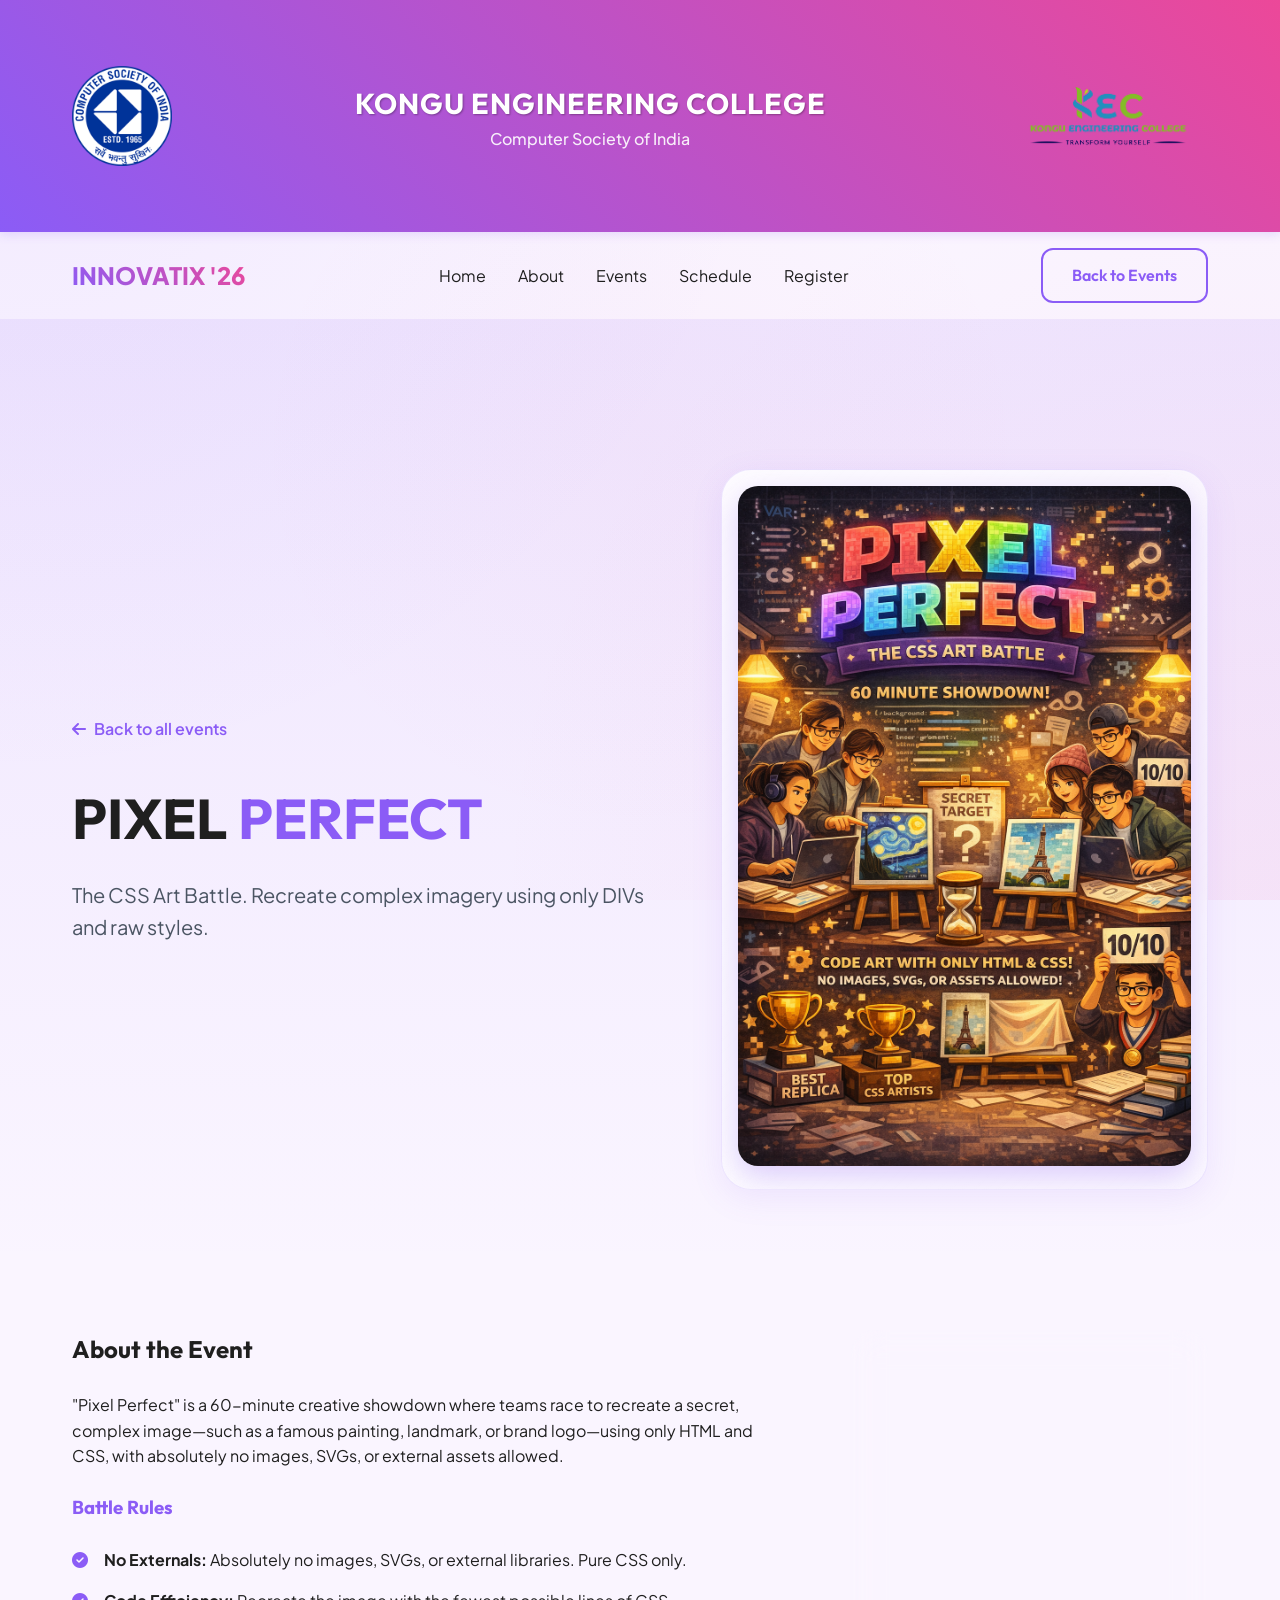
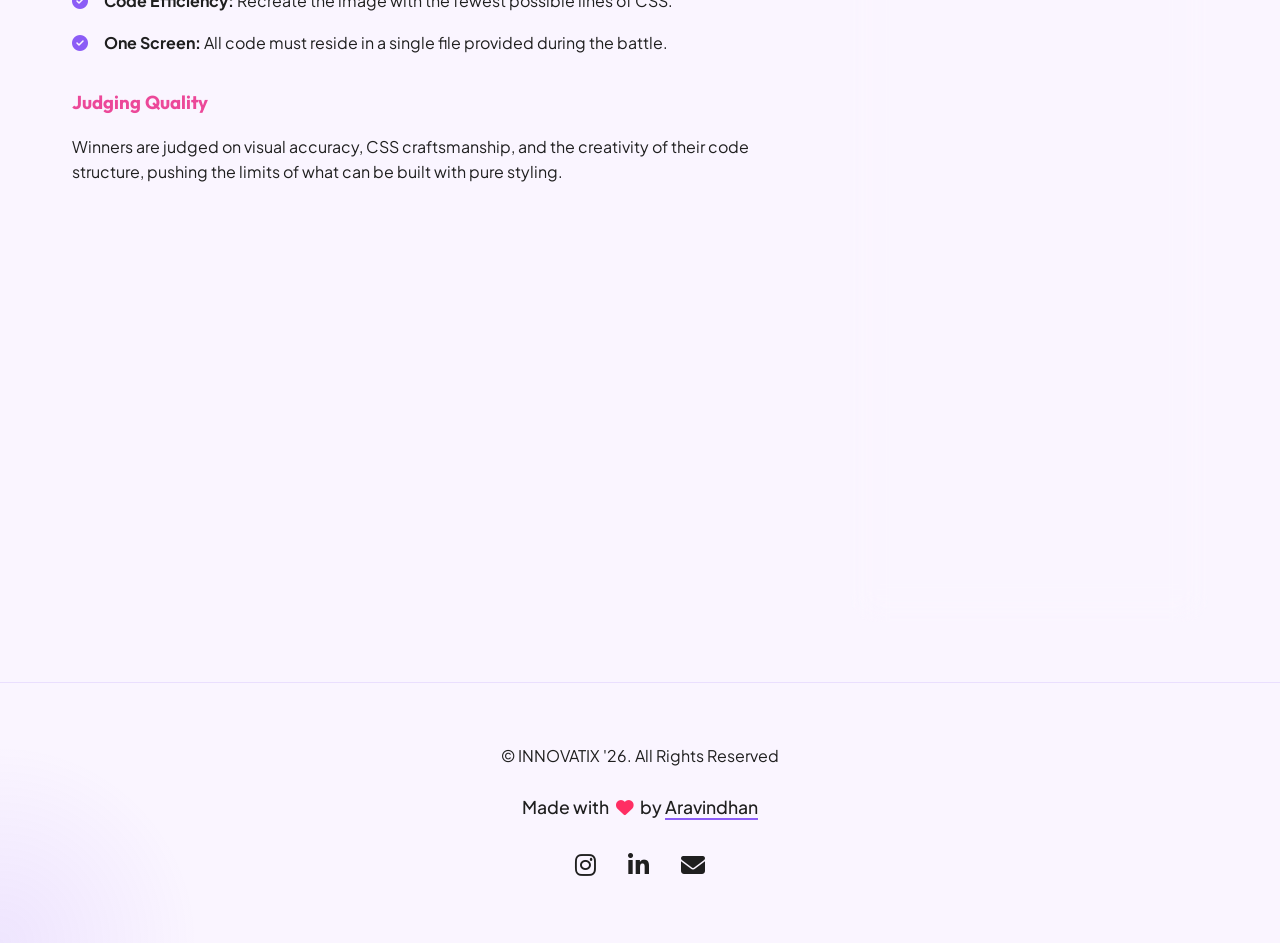
==== commit 03185a1d: "add event details image" ====
--- a/pixel-perfect.html
+++ b/pixel-perfect.html
@@ -44,9 +44,35 @@
             margin-top: 0.3rem;
         }
 
+        .hero-grid {
+            display: grid;
+            grid-template-columns: 1.2fr 1fr;
+            gap: 4rem;
+            align-items: center;
+        }
+
         @media (max-width: 768px) {
+            .event-hero {
+                padding: 120px 0 60px;
+            }
+
+            .hero-grid {
+                grid-template-columns: 1fr;
+                gap: 2rem;
+                text-align: center;
+            }
+
+            .hero-grid h1 {
+                font-size: 2.5rem !important;
+            }
+
             .detail-grid {
                 grid-template-columns: 1fr;
+            }
+
+            .back-link {
+                justify-content: center;
+                width: 100%;
             }
         }
     </style>
@@ -86,7 +112,7 @@
     </nav>
 
     <header class="event-hero">
-        <div class="container" style="display: grid; grid-template-columns: 1.2fr 1fr; gap: 4rem; align-items: center;">
+        <div class="container hero-grid">
             <div>
                 <a href="index.html#events" class="back-link"><i class="fas fa-arrow-left"></i> Back to all events</a>
                 <h1 style="font-size: 3.5rem; margin-bottom: 1rem;">PIXEL <span
@@ -96,7 +122,7 @@
             </div>
             <div class="glass" style="padding: 1rem; border-radius: 30px; overflow: hidden;">
                 <img src="pixel.png" alt="Pixel Perfect"
-                    style="width: 100%; border-radius: 20px; box-shadow: 0 10px 30px rgba(255,107,74,0.15);">
+                    style="width: 100%; border-radius: 20px; box-shadow: 0 10px 30px var(--primary-glow);">
             </div>
         </div>
     </header>
--- a/style.css
+++ b/style.css
@@ -784,8 +784,8 @@
 .event-card p,
 .event-card .event-meta,
 .event-card .btn {
-    padding-left: 2rem;
-    padding-right: 2rem;
+    padding-left: 0rem;
+    padding-right: 0rem;
 }
 
 .event-card h3 {
@@ -829,12 +829,27 @@
     transition: var(--transition);
 }
 
+@media (max-width: 768px) {
+    .event-banner {
+        height: auto;
+    }
+}
+
 .event-banner img {
     width: 100%;
     height: 100%;
     object-fit: cover;
     transition: transform 0.8s cubic-bezier(0.2, 0, 0.2, 1);
-}
+    display: block;
+}
+
+@media (max-width: 768px) {
+    .event-banner img {
+        height: auto;
+        object-fit: initial;
+    }
+}
+
 
 .event-card:hover .event-banner img {
     transform: scale(1.15);
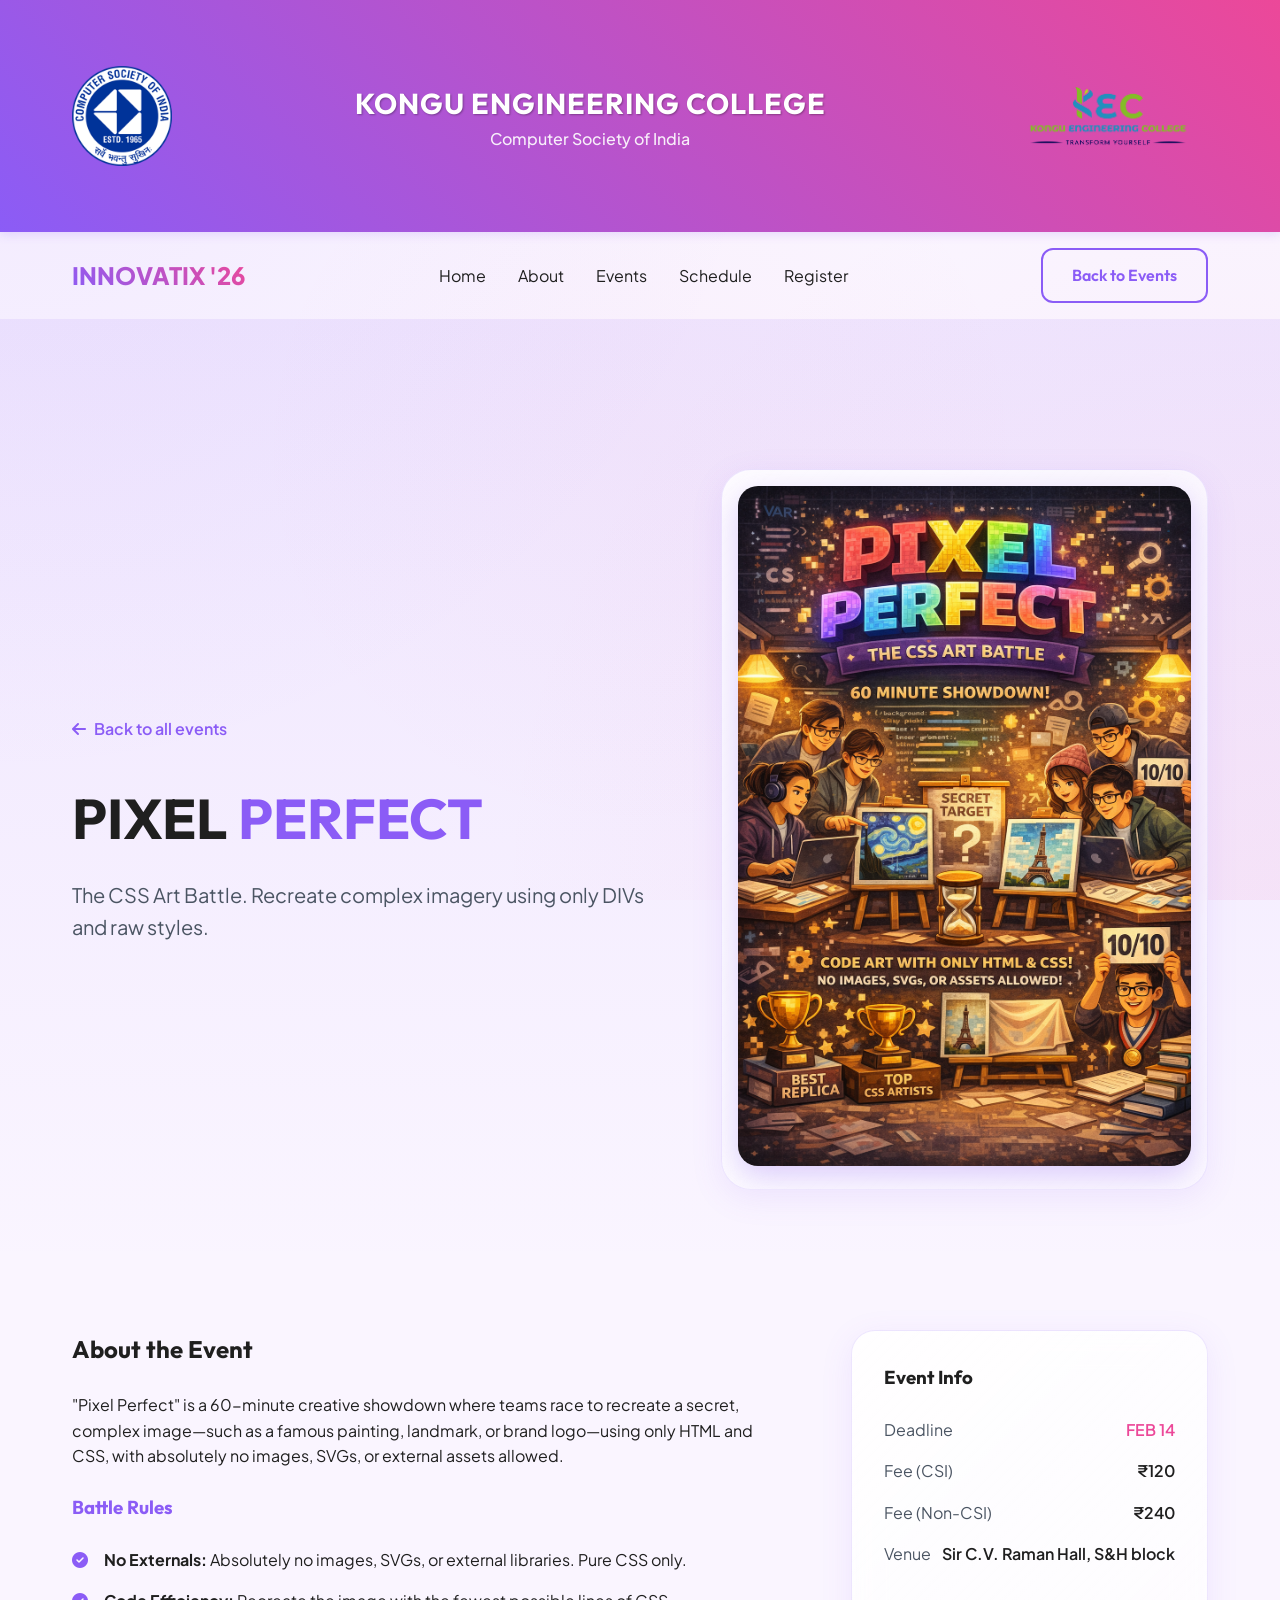
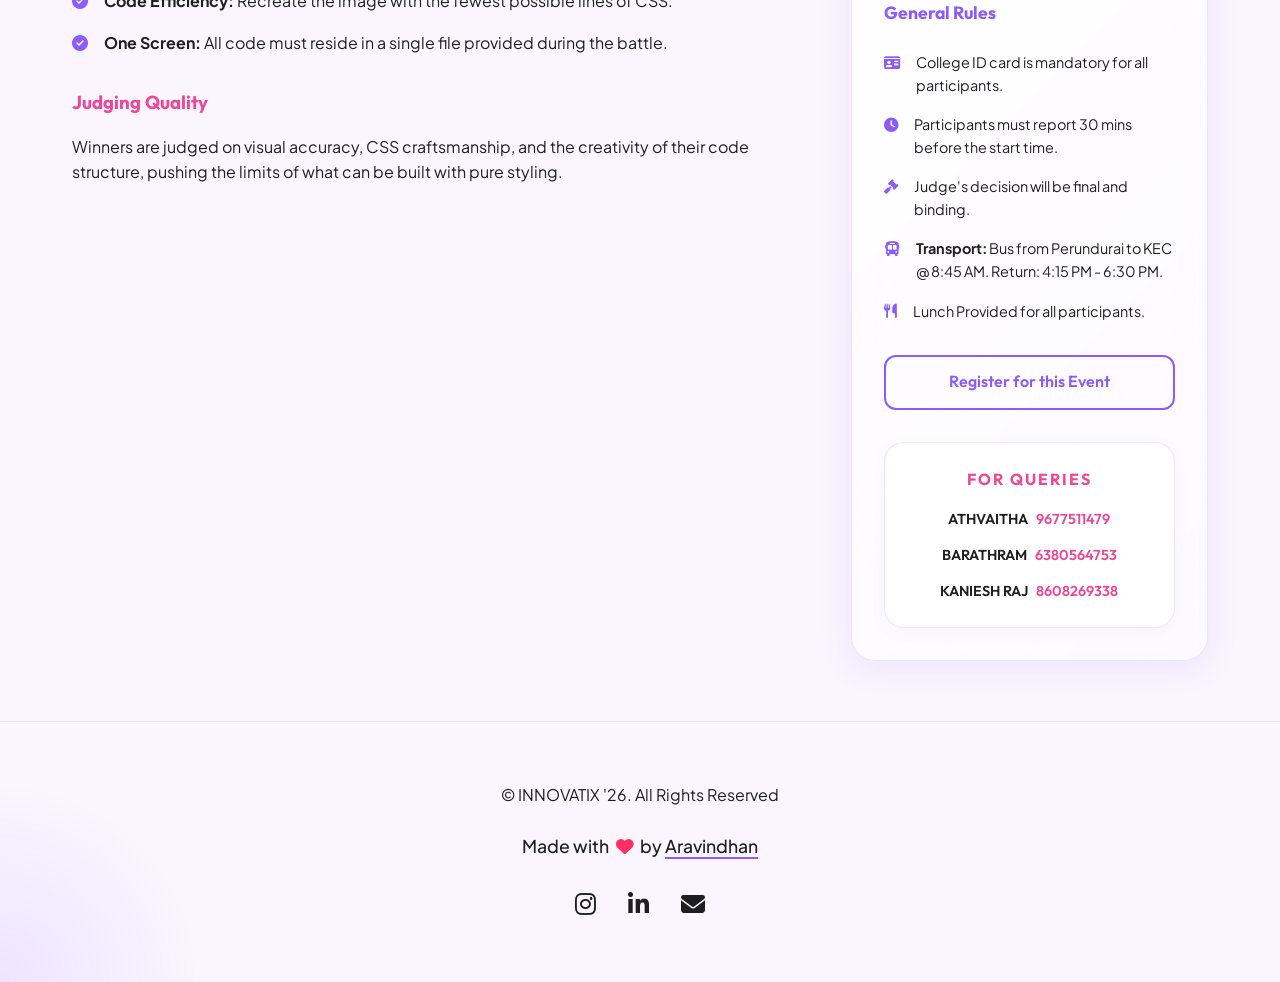
==== commit ce0c5fdc: "add transport animations" ====
--- a/pixel-perfect.html
+++ b/pixel-perfect.html
@@ -179,8 +179,9 @@
                         <li><i class="fas fa-clock"></i> <span>Participants must report 30 mins before the start
                                 time.</span></li>
                         <li><i class="fas fa-gavel"></i> <span>Judge's decision will be final and binding.</span></li>
-                        <li><i class="fas fa-coffee"></i> <span>Lunch and Transport are available for all
-                                participants.</span></li>
+                        <li><i class="fas fa-bus"></i> <span><b>Transport:</b> Bus from Perundurai to KEC @ 8:45 AM.
+                                Return: 4:15 PM - 6:30 PM.</span></li>
+                        <li><i class="fas fa-utensils"></i> <span>Lunch Provided for all participants.</span></li>
                     </ul>
                     <a href="https://docs.google.com/forms/d/e/1FAIpQLScN-F7LNkPz4PzlSObY2XzWUZhD3jcGoya8xzNbK3TWU3Ibaw/viewform?usp=send_form&pli=1&authuser=0"
                         target="_blank" class="btn btn-primary" style="width: 100%; justify-content: center;">Register
--- a/style.css
+++ b/style.css
@@ -1417,4 +1417,34 @@
     .container {
         max-width: 1400px;
     }
-}+}
+/* Transport Section Styling */
+.transport-card-section { padding: 80px 0; text-align: center; background: transparent; }
+.transport-card { background: var(--glass-grad); backdrop-filter: blur(20px); border: 1px solid var(--glass-border); border-radius: 30px; padding: 2.5rem; display: inline-flex; align-items: center; gap: 2rem; box-shadow: var(--shadow-glow); transition: var(--transition); text-align: left; max-width: fit-content; margin: 0 auto; }
+.transport-card:hover { transform: translateY(-8px); border-color: var(--primary); box-shadow: 0 20px 40px var(--primary-glow); }
+.bus-icon-wrap { font-size: 3rem; color: var(--primary); animation: bus-slide 3s ease-in-out infinite; filter: drop-shadow(0 0 10px var(--primary-glow)); }
+@keyframes bus-slide { 0%, 100% { transform: translateX(0); } 50% { transform: translateX(15px); } }
+.transport-info-text { display: flex; flex-direction: column; gap: 0.5rem; }
+.transport-label { font-weight: 800; color: var(--primary); font-size: 1.4rem; text-transform: uppercase; letter-spacing: 1px; }
+.transport-times { font-size: 1.1rem; color: var(--text-main); line-height: 1.6; }
+.transport-times b { color: var(--accent); }
+@media (max-width: 768px) { .transport-card { flex-direction: column; padding: 2rem; text-align: center; gap: 1.5rem; width: 90%; } }
+
+
+/* Advanced Route Visualization */
+.route-container { position: relative; width: 100%; min-width: 300px; padding: 20px 0; margin: 10px 0; }
+.route-line { position: absolute; top: 50%; left: 5%; width: 90%; height: 80px; border: none; border-top: 3px dotted var(--primary); border-radius: 50%; opacity: 0.5; transform: translateY(-40px); z-index: 1; }
+.bus-traveler { position: absolute; top: 10%; left: 0; font-size: 2.2rem; color: var(--primary); animation: travel-loop 10s linear infinite; filter: drop-shadow(0 0 10px var(--primary-glow)); z-index: 2; }
+@keyframes travel-loop { 0% { left: 5%; top: 50%; transform: scaleX(1); } 25% { left: 30%; top: 20%; transform: scaleX(1); } 45% { left: 85%; top: 50%; transform: scaleX(1); } 50% { left: 85%; top: 50%; transform: scaleX(-1); } 75% { left: 30%; top: 20%; transform: scaleX(-1); } 95% { left: 5%; top: 50%; transform: scaleX(-1); } 100% { left: 5%; top: 50%; transform: scaleX(1); } }
+.route-labels { display: flex; justify-content: space-between; width: 100%; margin-top: 45px; font-weight: 700; font-size: 0.9rem; color: var(--primary); text-transform: uppercase; letter-spacing: 1px; }
+.route-labels span { background: var(--bg-main); padding: 2px 8px; border-radius: 8px; z-index: 3; }
+
+
+
+/* Curved Route Visualization */
+.curved-route-container { position: relative; width: 100%; height: 220px; margin: 0 auto; }
+.route-svg { width: 100%; height: 200px; display: block; }
+.bus-on-path { position: absolute; top: 0; left: 0; font-size: 2rem; color: var(--accent); filter: drop-shadow(0 0 8px var(--primary-glow)); animation: curvedTravel 12s ease-in-out infinite; }
+@keyframes curvedTravel { 0% { offset-path: path('M 50 150 Q 150 150, 200 100 T 400 100 Q 500 100, 550 50'); offset-distance: 0%; } 50% { offset-distance: 100%; } 51% { transform: scaleX(-1); } 100% { offset-distance: 0%; transform: scaleX(-1); } }
+@supports not (offset-path: path('M 0 0')) { @keyframes curvedTravel { 0% { left: 30px; top: 130px; } 25% { left: 200px; top: 80px; } 50% { left: 520px; top: 30px; } 75% { left: 200px; top: 80px; } 100% { left: 30px; top: 130px; } } }
+
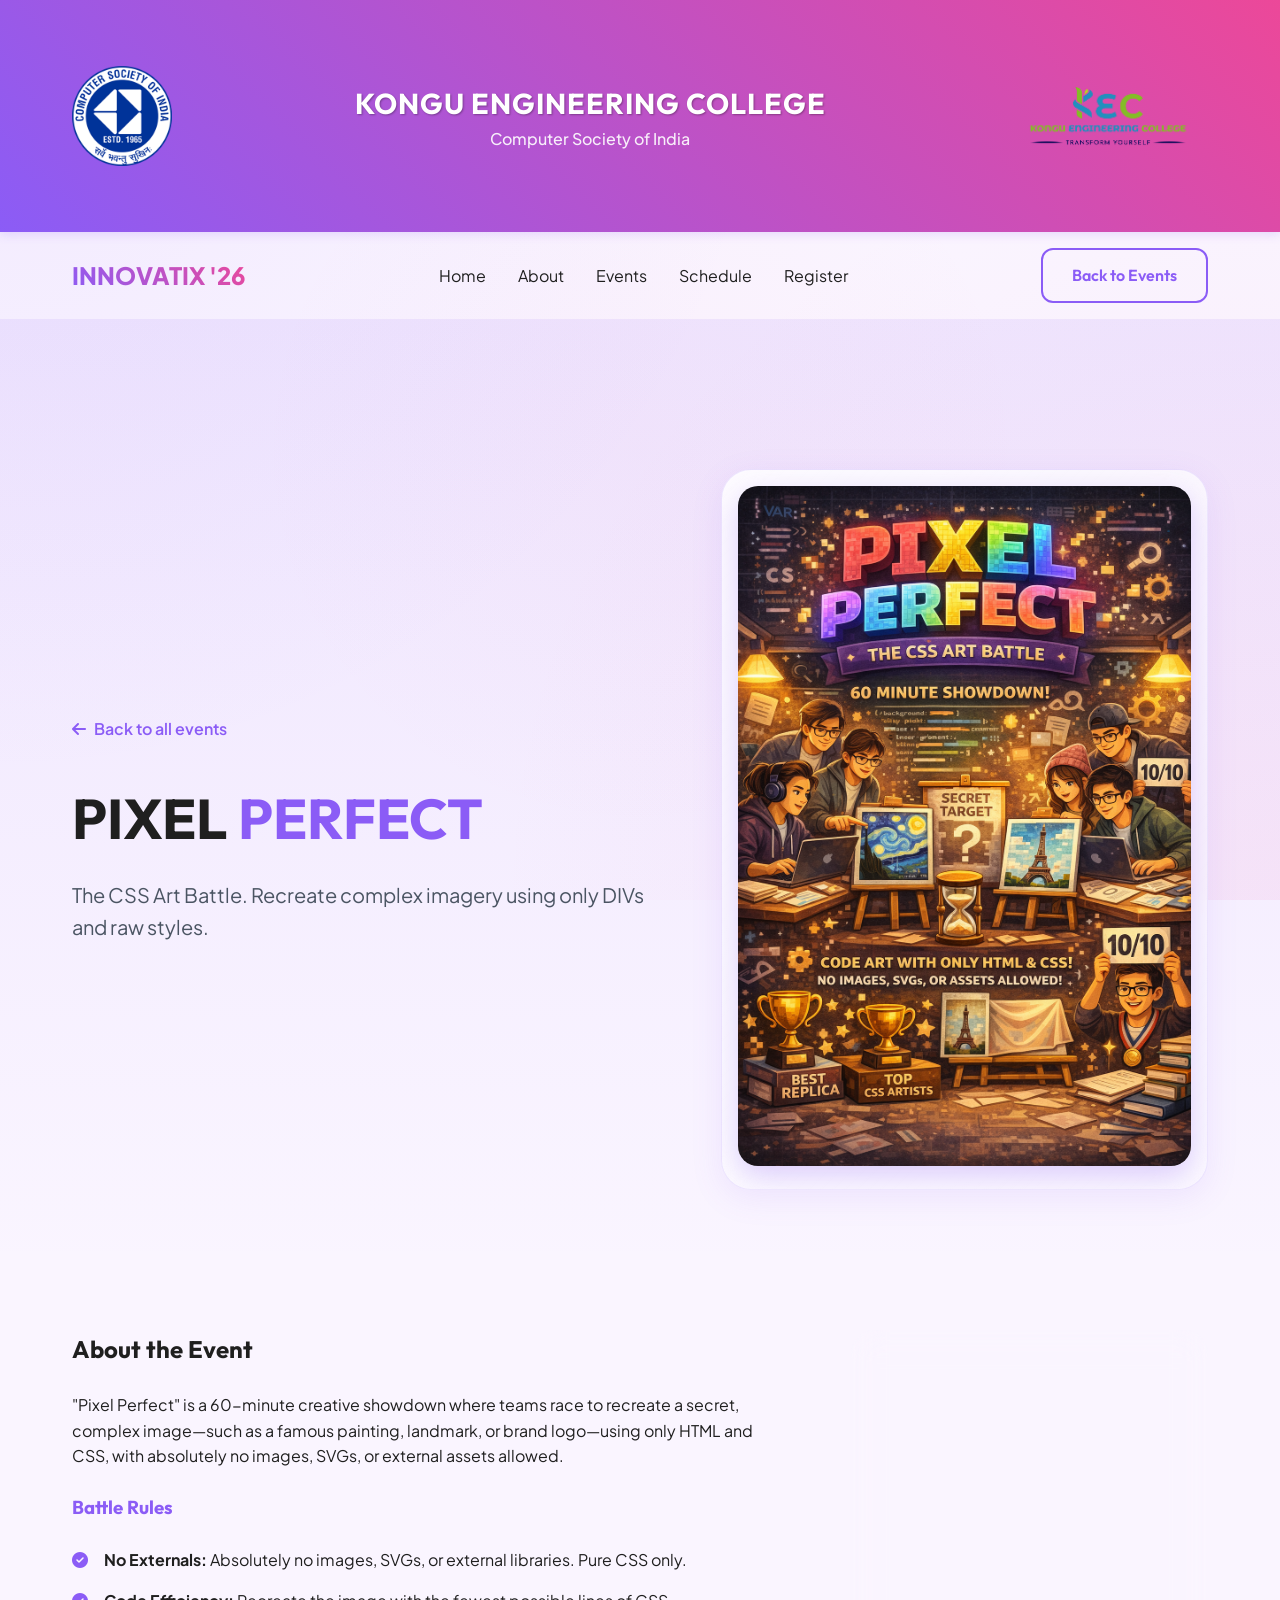
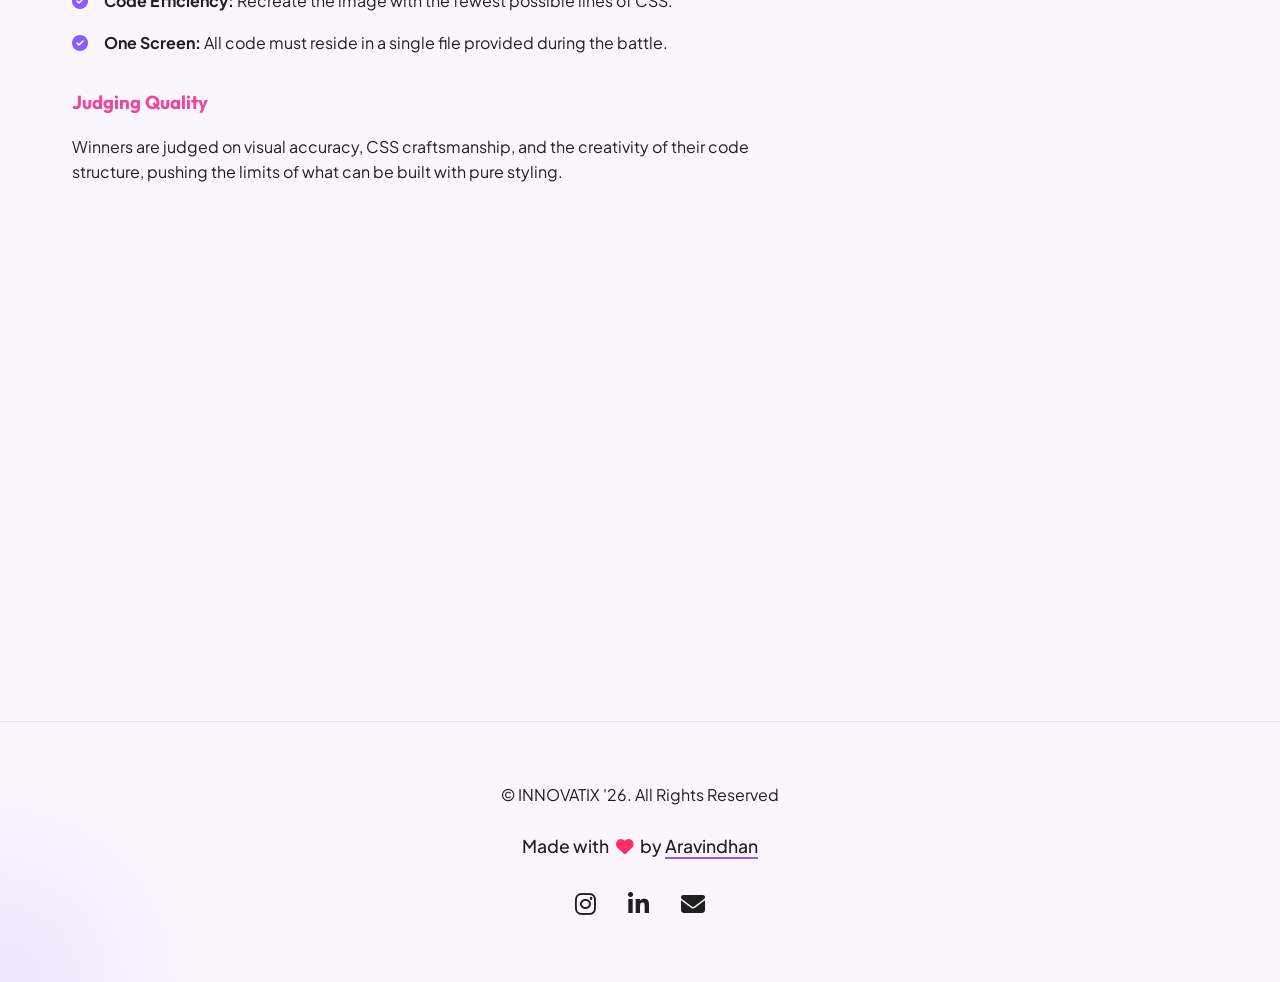
==== commit 0d518b90: "add google form" ====
--- a/pixel-perfect.html
+++ b/pixel-perfect.html
@@ -183,7 +183,7 @@
                                 Return: 4:15 PM - 6:30 PM.</span></li>
                         <li><i class="fas fa-utensils"></i> <span>Lunch Provided for all participants.</span></li>
                     </ul>
-                    <a href="https://docs.google.com/forms/d/e/1FAIpQLScN-F7LNkPz4PzlSObY2XzWUZhD3jcGoya8xzNbK3TWU3Ibaw/viewform?usp=send_form&pli=1&authuser=0"
+                    <a href="https://docs.google.com/forms/d/e/1FAIpQLSchuYIu_knj1kAjBqY64bnTuzVIkJQnqKkAqdzlTHAZvy6Whw/viewform"
                         target="_blank" class="btn btn-primary" style="width: 100%; justify-content: center;">Register
                         for this Event</a>
 
--- a/style.css
+++ b/style.css
@@ -1418,33 +1418,394 @@
         max-width: 1400px;
     }
 }
-/* Transport Section Styling */
-.transport-card-section { padding: 80px 0; text-align: center; background: transparent; }
-.transport-card { background: var(--glass-grad); backdrop-filter: blur(20px); border: 1px solid var(--glass-border); border-radius: 30px; padding: 2.5rem; display: inline-flex; align-items: center; gap: 2rem; box-shadow: var(--shadow-glow); transition: var(--transition); text-align: left; max-width: fit-content; margin: 0 auto; }
-.transport-card:hover { transform: translateY(-8px); border-color: var(--primary); box-shadow: 0 20px 40px var(--primary-glow); }
-.bus-icon-wrap { font-size: 3rem; color: var(--primary); animation: bus-slide 3s ease-in-out infinite; filter: drop-shadow(0 0 10px var(--primary-glow)); }
-@keyframes bus-slide { 0%, 100% { transform: translateX(0); } 50% { transform: translateX(15px); } }
-.transport-info-text { display: flex; flex-direction: column; gap: 0.5rem; }
-.transport-label { font-weight: 800; color: var(--primary); font-size: 1.4rem; text-transform: uppercase; letter-spacing: 1px; }
-.transport-times { font-size: 1.1rem; color: var(--text-main); line-height: 1.6; }
-.transport-times b { color: var(--accent); }
-@media (max-width: 768px) { .transport-card { flex-direction: column; padding: 2rem; text-align: center; gap: 1.5rem; width: 90%; } }
-
-
-/* Advanced Route Visualization */
-.route-container { position: relative; width: 100%; min-width: 300px; padding: 20px 0; margin: 10px 0; }
-.route-line { position: absolute; top: 50%; left: 5%; width: 90%; height: 80px; border: none; border-top: 3px dotted var(--primary); border-radius: 50%; opacity: 0.5; transform: translateY(-40px); z-index: 1; }
-.bus-traveler { position: absolute; top: 10%; left: 0; font-size: 2.2rem; color: var(--primary); animation: travel-loop 10s linear infinite; filter: drop-shadow(0 0 10px var(--primary-glow)); z-index: 2; }
-@keyframes travel-loop { 0% { left: 5%; top: 50%; transform: scaleX(1); } 25% { left: 30%; top: 20%; transform: scaleX(1); } 45% { left: 85%; top: 50%; transform: scaleX(1); } 50% { left: 85%; top: 50%; transform: scaleX(-1); } 75% { left: 30%; top: 20%; transform: scaleX(-1); } 95% { left: 5%; top: 50%; transform: scaleX(-1); } 100% { left: 5%; top: 50%; transform: scaleX(1); } }
-.route-labels { display: flex; justify-content: space-between; width: 100%; margin-top: 45px; font-weight: 700; font-size: 0.9rem; color: var(--primary); text-transform: uppercase; letter-spacing: 1px; }
-.route-labels span { background: var(--bg-main); padding: 2px 8px; border-radius: 8px; z-index: 3; }
-
-
-
-/* Curved Route Visualization */
-.curved-route-container { position: relative; width: 100%; height: 220px; margin: 0 auto; }
-.route-svg { width: 100%; height: 200px; display: block; }
-.bus-on-path { position: absolute; top: 0; left: 0; font-size: 2rem; color: var(--accent); filter: drop-shadow(0 0 8px var(--primary-glow)); animation: curvedTravel 12s ease-in-out infinite; }
-@keyframes curvedTravel { 0% { offset-path: path('M 50 150 Q 150 150, 200 100 T 400 100 Q 500 100, 550 50'); offset-distance: 0%; } 50% { offset-distance: 100%; } 51% { transform: scaleX(-1); } 100% { offset-distance: 0%; transform: scaleX(-1); } }
-@supports not (offset-path: path('M 0 0')) { @keyframes curvedTravel { 0% { left: 30px; top: 130px; } 25% { left: 200px; top: 80px; } 50% { left: 520px; top: 30px; } 75% { left: 200px; top: 80px; } 100% { left: 30px; top: 130px; } } }
-
+
+/* Transport Section Styling - Clean Design */
+.transport-card-section {
+    padding: 80px 0;
+    text-align: center;
+    background: transparent;
+}
+
+.transport-card {
+    background: rgba(255, 255, 255, 0.9);
+    backdrop-filter: blur(20px);
+    -webkit-backdrop-filter: blur(20px);
+    border: 1px solid rgba(139, 92, 246, 0.3);
+    border-radius: 30px;
+    padding: 2.5rem 3.5rem;
+    display: inline-flex;
+    align-items: center;
+    gap: 3rem;
+    box-shadow: 0 20px 50px rgba(139, 92, 246, 0.15);
+    transition: var(--transition);
+    text-align: left;
+    max-width: 900px;
+    margin: 0 auto;
+    position: relative;
+    overflow: hidden;
+}
+
+.transport-card:hover {
+    transform: translateY(-5px);
+    box-shadow: 0 25px 60px rgba(139, 92, 246, 0.25);
+    border-color: var(--primary);
+}
+
+/* Icon Box */
+.bus-icon-box {
+    background: linear-gradient(135deg, #8B5CF6, #7C3AED);
+    width: 80px;
+    height: 80px;
+    border-radius: 20px;
+    display: flex;
+    align-items: center;
+    justify-content: center;
+    font-size: 2.5rem;
+    color: white;
+    box-shadow: 0 10px 20px rgba(139, 92, 246, 0.3);
+    flex-shrink: 0;
+}
+
+/* Info Text */
+.transport-info-text {
+    display: flex;
+    flex-direction: column;
+    gap: 0.5rem;
+    flex: 1;
+}
+
+.transport-header {
+    font-size: 1.1rem;
+    font-weight: 800;
+    color: var(--primary);
+    text-transform: uppercase;
+    letter-spacing: 2px;
+}
+
+.transport-route {
+    font-size: 1.5rem;
+    font-weight: 700;
+    color: var(--accent);
+    margin-bottom: 0.5rem;
+}
+
+/* Dotted Router Animation Content */
+.route-visual {
+    position: relative;
+    width: 100%;
+    height: 40px;
+    margin: 0.5rem 0 1rem;
+    display: flex;
+    align-items: center;
+}
+
+.route-line {
+    position: absolute;
+    top: 50%;
+    left: 0;
+    width: 100%;
+    height: 2px;
+    border-top: 3px dotted #CBD5E1;
+    z-index: 1;
+}
+
+.bus-traveler {
+    position: absolute;
+    top: 50%;
+    left: 0;
+    transform: translateY(-50%);
+    font-size: 1.5rem;
+    color: var(--primary);
+    z-index: 2;
+    animation: travel-loop 6s linear infinite;
+    filter: drop-shadow(0 2px 4px rgba(0, 0, 0, 0.1));
+}
+
+@keyframes travel-loop {
+    0% {
+        left: 0;
+        transform: translateY(-50%) scaleX(1);
+    }
+
+    45% {
+        left: calc(100% - 25px);
+        transform: translateY(-50%) scaleX(1);
+    }
+
+    50% {
+        left: calc(100% - 25px);
+        transform: translateY(-50%) scaleX(-1);
+    }
+
+    95% {
+        left: 0;
+        transform: translateY(-50%) scaleX(-1);
+    }
+
+    100% {
+        left: 0;
+        transform: translateY(-50%) scaleX(1);
+    }
+}
+
+.transport-timings {
+    font-size: 1.1rem;
+    color: var(--text-main);
+    font-weight: 500;
+}
+
+.transport-timings b {
+    color: var(--accent);
+}
+
+@media (max-width: 768px) {
+    .transport-card {
+        flex-direction: column;
+        padding: 2rem;
+        gap: 1.5rem;
+        text-align: center;
+        width: 95%;
+    }
+
+    .transport-info-text {
+        align-items: center;
+    }
+
+    .bus-icon-box {
+        width: 60px;
+        height: 60px;
+        font-size: 1.8rem;
+    }
+
+    .transport-route {
+        font-size: 1.2rem;
+    }
+}
+
+
+/* Clean Curve Transport Design */
+.transport-card-clean {
+    background: white;
+    padding: 3rem;
+    border-radius: 40px;
+    box-shadow: 0 20px 60px rgba(139, 92, 246, 0.2);
+    display: flex;
+    align-items: center;
+    gap: 3rem;
+    max-width: 900px;
+    width: 100%;
+    margin: 0 auto;
+    border: 1px solid rgba(139, 92, 246, 0.1);
+    position: relative;
+    overflow: hidden;
+}
+
+.transport-card-clean::before {
+    content: '';
+    position: absolute;
+    top: 50%;
+    left: 50%;
+    transform: translate(-50%, -50%);
+    width: 120%;
+    height: 120%;
+    background: radial-gradient(circle at center, rgba(139, 92, 246, 0.05), transparent 70%);
+    z-index: 0;
+}
+
+/* Left Icon */
+.transport-icon-container {
+    width: 100px;
+    height: 100px;
+    background: linear-gradient(135deg, #8B5CF6, #7C3AED);
+    border-radius: 25px;
+    display: flex;
+    align-items: center;
+    justify-content: center;
+    font-size: 3rem;
+    color: white;
+    box-shadow: 0 15px 30px rgba(124, 58, 237, 0.3);
+    flex-shrink: 0;
+    z-index: 1;
+}
+
+/* Right Details */
+.transport-details {
+    flex: 1;
+    z-index: 1;
+    text-align: left;
+}
+
+.transport-label {
+    display: block;
+    font-size: 0.9rem;
+    font-weight: 800;
+    color: var(--primary);
+    text-transform: uppercase;
+    letter-spacing: 2px;
+    margin-bottom: 0.5rem;
+}
+
+.transport-route-title {
+    font-size: 1.8rem;
+    font-weight: 700;
+    color: var(--accent);
+    margin-bottom: 1.5rem;
+}
+
+/* Curve Animation */
+.curve-route-container {
+    position: relative;
+    width: 500px;
+    /* Fixed width matching Desktop SVG viewBox */
+    height: 120px;
+    margin-bottom: 1.5rem;
+    margin-left: auto;
+    margin-right: auto;
+}
+
+.curve-svg {
+    width: 100%;
+    height: 100%;
+    position: absolute;
+    top: 0;
+    left: 0;
+    overflow: visible;
+}
+
+.mobile-svg {
+    display: none;
+}
+
+.curve-path-dashed {
+    fill: none;
+    stroke: rgba(139, 92, 246, 0.3);
+    stroke-width: 4;
+    stroke-dasharray: 10, 15;
+    stroke-linecap: round;
+}
+
+.bus-on-curve {
+    position: absolute;
+    top: 0;
+    left: 0;
+    font-size: 1.8rem;
+    color: var(--accent);
+    /* Desktop Path */
+    offset-path: path("M 30 60 Q 250 110 470 30");
+    offset-rotate: auto;
+    animation: curve-travel 8s linear infinite;
+    filter: drop-shadow(0 4px 8px rgba(236, 72, 153, 0.3));
+    z-index: 10;
+}
+
+@keyframes curve-travel {
+    0% {
+        offset-distance: 10%;
+        transform: scaleX(1);
+    }
+
+    49.9% {
+        offset-distance: 90%;
+        transform: scaleX(1);
+    }
+
+    50% {
+        offset-distance: 90%;
+        transform: scaleX(-1);
+    }
+
+    99.9% {
+        offset-distance: 10%;
+        transform: scaleX(-1);
+    }
+
+    100% {
+        offset-distance: 10%;
+        transform: scaleX(1);
+    }
+}
+
+.curve-marker {
+    position: absolute;
+    width: 40px;
+    height: 40px;
+    background: white;
+    border: 2px solid var(--accent);
+    border-radius: 50%;
+    display: flex;
+    align-items: center;
+    justify-content: center;
+    color: var(--primary);
+    box-shadow: 0 4px 10px rgba(139, 92, 246, 0.2);
+    z-index: 5;
+}
+
+.start-marker {
+    left: 10px;
+    top: 40px;
+}
+
+.end-marker {
+    right: 10px;
+    top: 10px;
+}
+
+@media (max-width: 768px) {
+    .transport-card-clean {
+        flex-direction: column;
+        padding: 2rem;
+        gap: 1.5rem;
+        text-align: center;
+    }
+
+    .transport-details {
+        text-align: center;
+    }
+
+    .transport-icon-container {
+        width: 80px;
+        height: 80px;
+        font-size: 2.5rem;
+    }
+
+    /* On tablet/mobile, switch to smaller fixed width container */
+    .curve-route-container {
+        width: 300px;
+        height: 100px;
+    }
+
+    /* Switch SVGs */
+    .desktop-svg {
+        display: none;
+    }
+
+    .mobile-svg {
+        display: block;
+    }
+
+    /* Switch Bus Path */
+    .bus-on-curve {
+        offset-path: path("M 10 50 Q 150 90 290 20");
+    }
+
+    /* Markers for 300px width path */
+    /* Start M10 -> left ~0px */
+    .start-marker {
+        left: -5px;
+        top: 30px;
+    }
+
+    /* End 290 -> right ~0px */
+    .end-marker {
+        right: -5px;
+        top: 0;
+    }
+}
+
+/* Mobile Specific Animation Adjustment */
+@media (max-width: 500px) {
+
+    .transport-card-clean {
+        padding: 1.5rem;
+    }
+}
